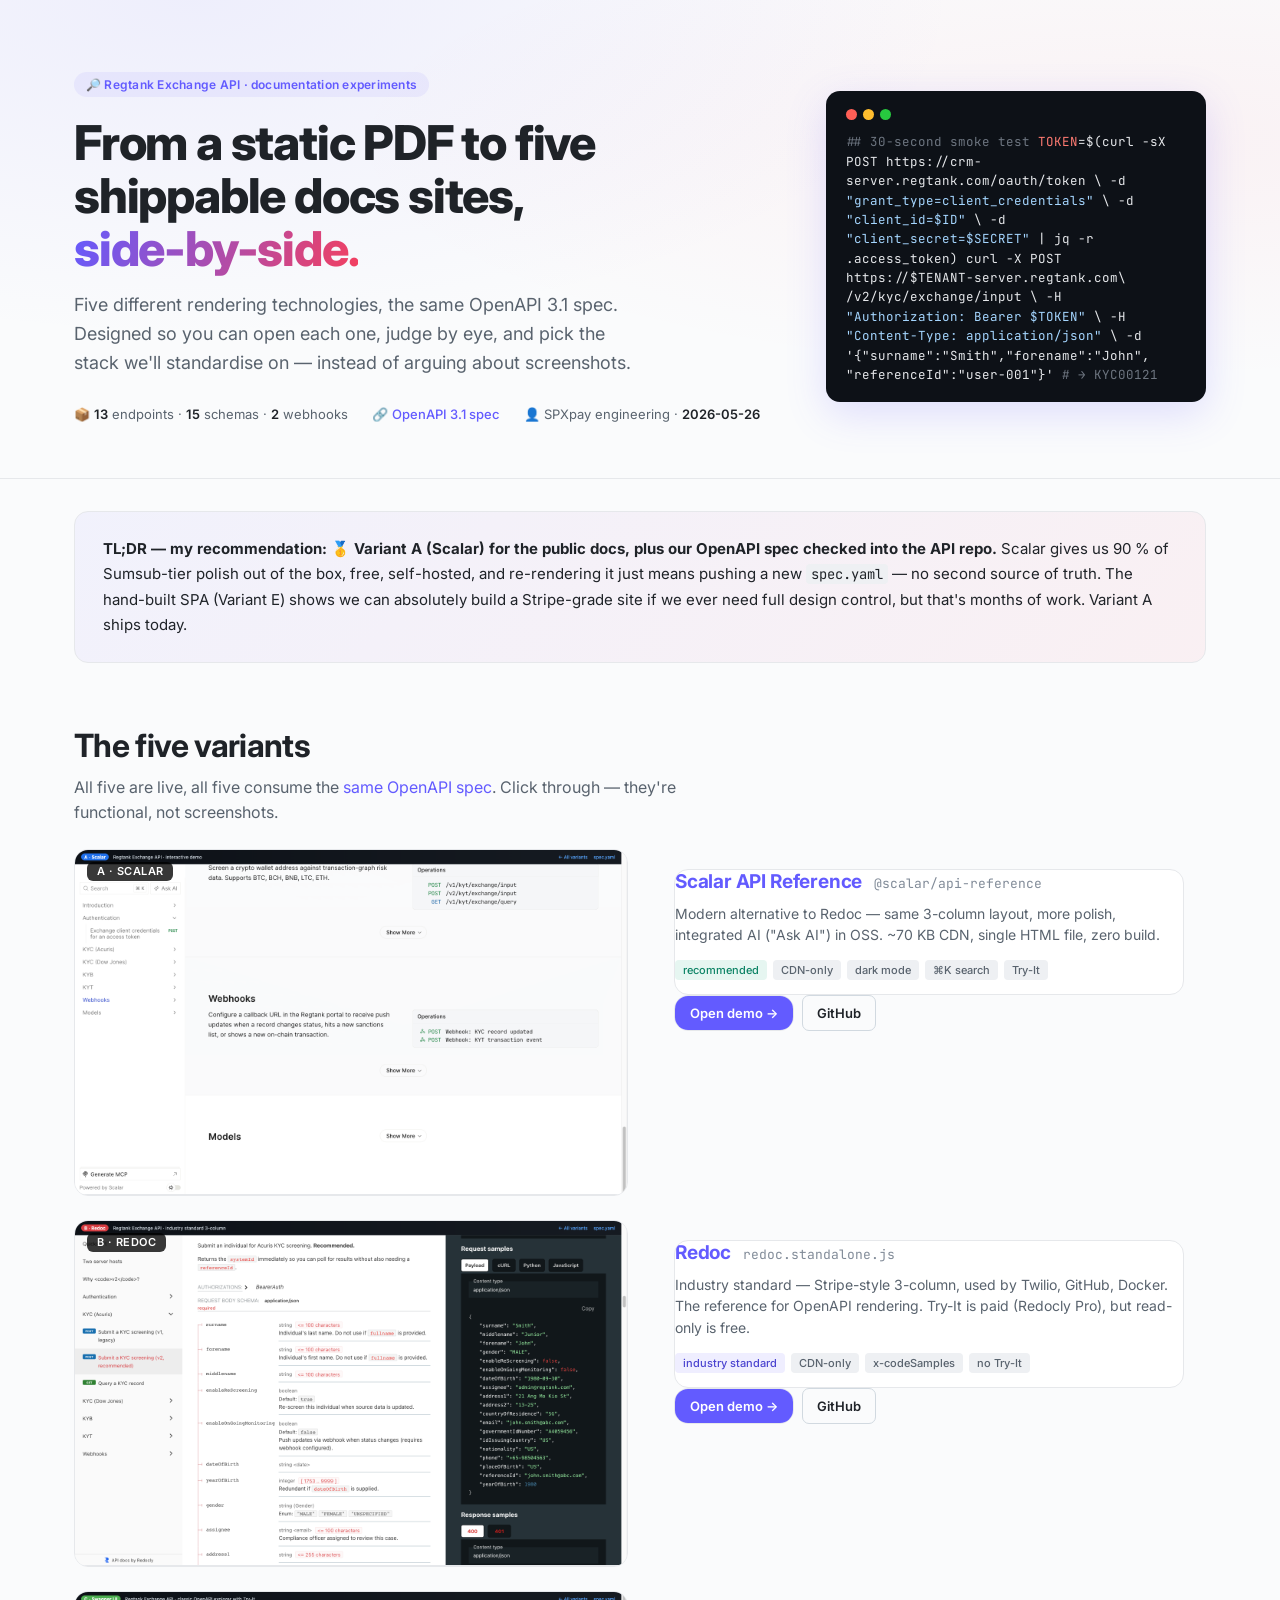
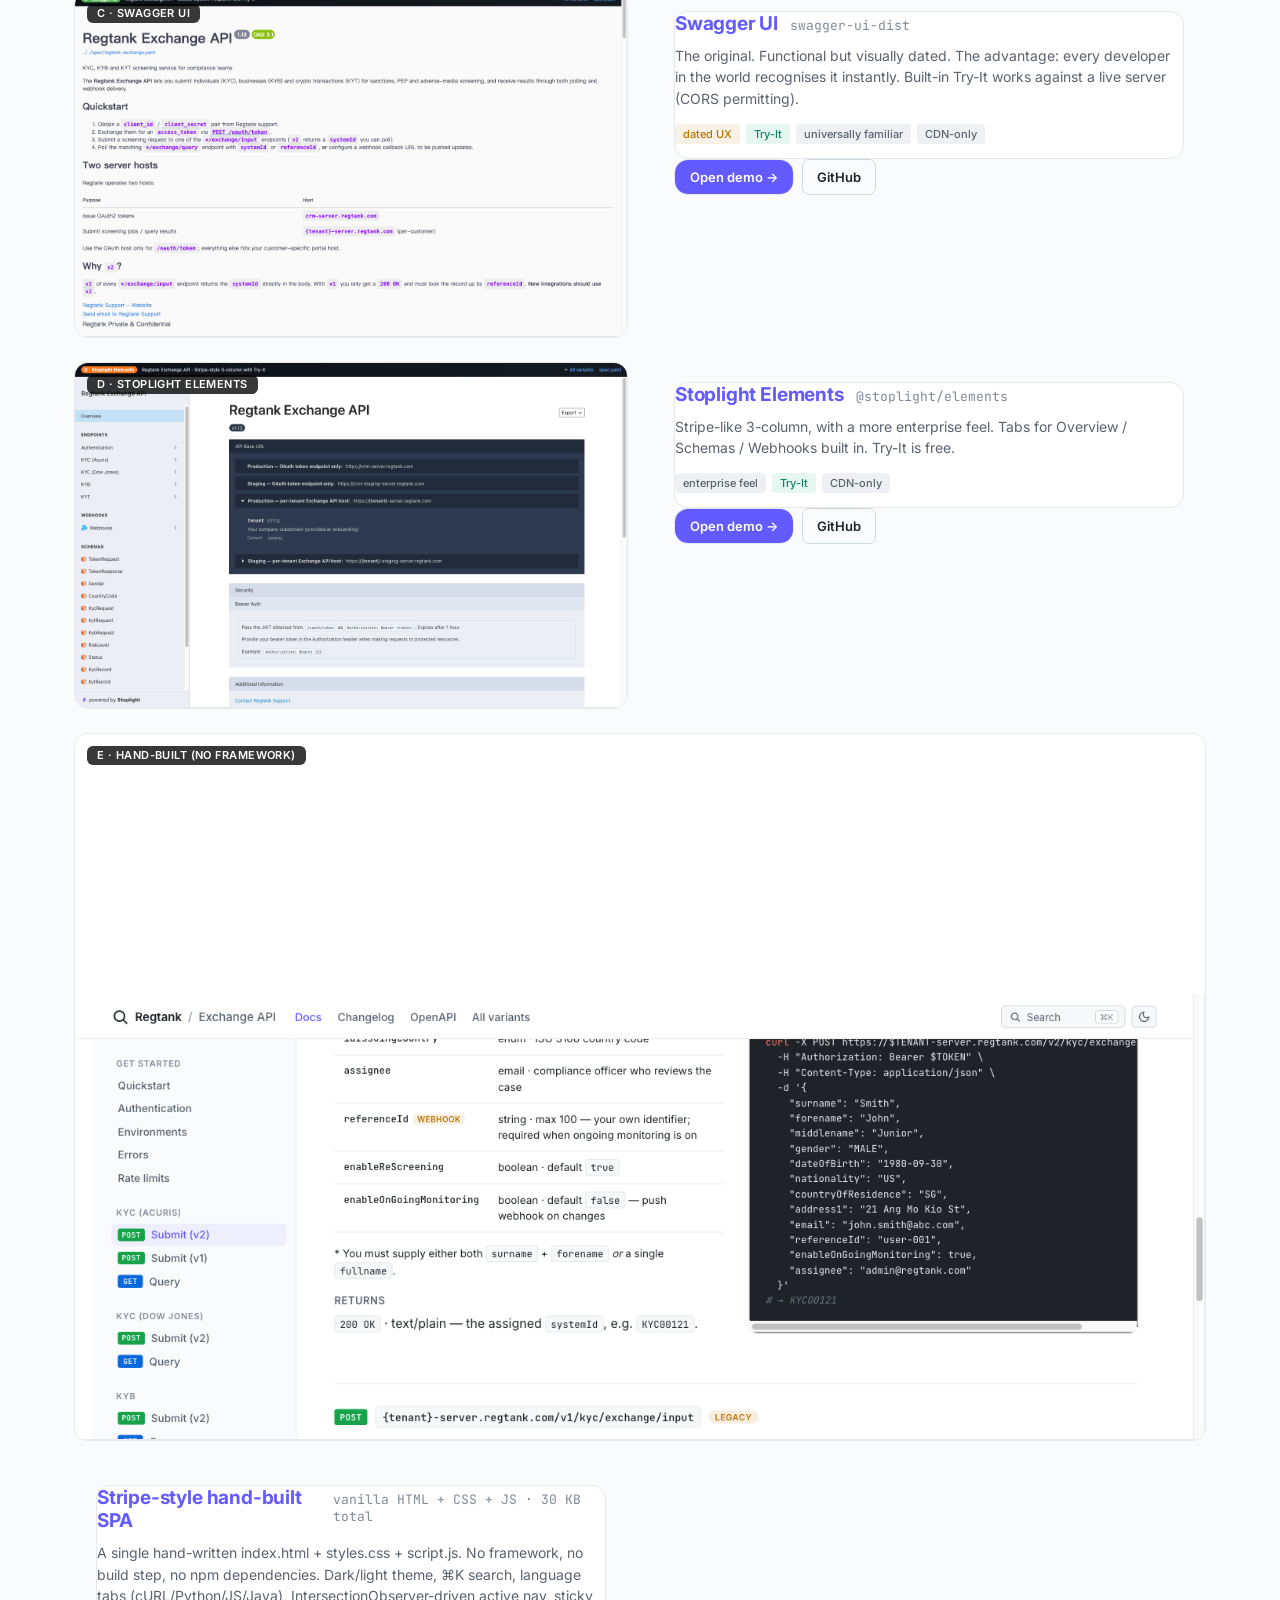
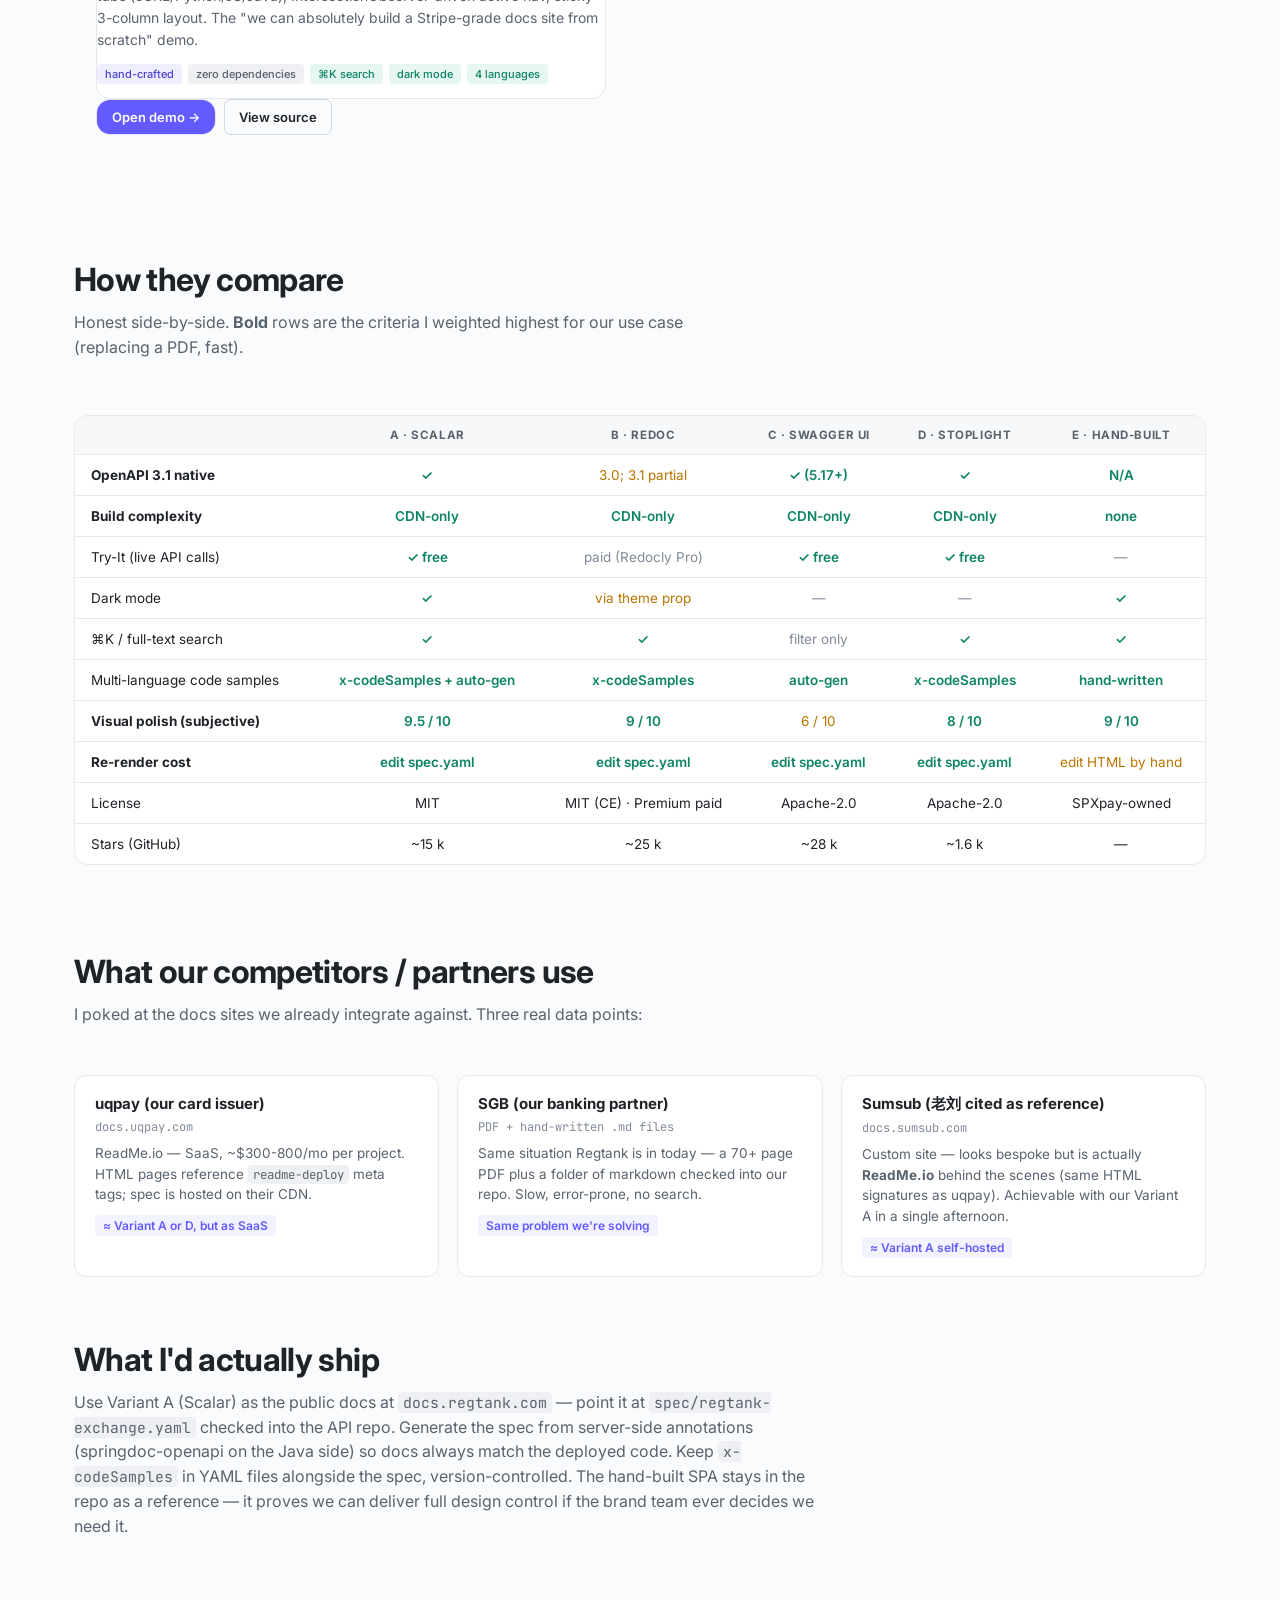
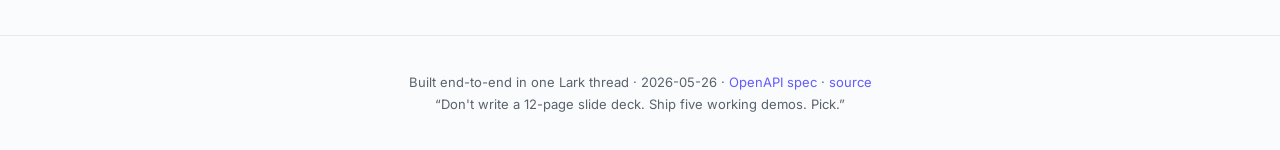
==== index.html @ b51b9c36 "feat: Regtank Exchange API docs — 5 variants from one OpenAPI 3.1 spec Five rendering technologies (" ====
<!doctype html>
<html lang="en">
  <head>
    <meta charset="utf-8" />
    <meta name="viewport" content="width=device-width, initial-scale=1" />
    <title>Regtank Exchange API · Documentation experiments</title>
    <meta name="description" content="Five different ways to render the Regtank Exchange API documentation — Scalar, Redoc, Swagger UI, Stoplight Elements and a hand-built Stripe-style SPA. By SPXpay." />
    <link rel="icon" href="data:image/svg+xml,<svg xmlns=%22http://www.w3.org/2000/svg%22 viewBox=%220 0 100 100%22><text y=%22.9em%22 font-size=%2290%22>🔎</text></svg>" />
    <link rel="preconnect" href="https://fonts.googleapis.com">
    <link rel="preconnect" href="https://fonts.gstatic.com" crossorigin>
    <link href="https://fonts.googleapis.com/css2?family=Inter:wght@400;500;600;700;800&family=JetBrains+Mono:wght@400;500;600&display=swap" rel="stylesheet">
    <style>
      :root {
        --c-bg: #fafbfc;
        --c-bg-card: #ffffff;
        --c-text: #1f2328;
        --c-text-muted: #59636e;
        --c-text-soft: #818b98;
        --c-border: #d1d9e0;
        --c-border-soft: #e6e8eb;
        --c-accent: #635bff;
        --c-accent-2: #6266ff;
        --font: 'Inter', -apple-system, BlinkMacSystemFont, system-ui, sans-serif;
        --font-mono: 'JetBrains Mono', ui-monospace, monospace;
      }
      *,*::before,*::after { box-sizing: border-box; }
      html, body { margin: 0; padding: 0; background: var(--c-bg); color: var(--c-text); font-family: var(--font); -webkit-font-smoothing: antialiased; }
      a { color: var(--c-accent); text-decoration: none; }
      a:hover { color: var(--c-accent-2); }
      code { font-family: var(--font-mono); font-size: 0.92em; background: #eef0f3; padding: 1px 5px; border-radius: 4px; }

      .container { max-width: 1180px; margin: 0 auto; padding: 0 24px; }

      /* ---- Hero ---- */
      .hero {
        padding: 72px 0 56px;
        background:
          radial-gradient(at 15% 0%, rgba(99,91,255,.08), transparent 50%),
          radial-gradient(at 90% 30%, rgba(244, 63, 94, .05), transparent 50%);
        border-bottom: 1px solid var(--c-border-soft);
      }
      .hero-inner { display: grid; grid-template-columns: minmax(0, 1fr) 380px; gap: 64px; align-items: center; }
      .pill {
        display: inline-flex; align-items: center; gap: 6px;
        background: rgba(99, 91, 255, 0.08);
        color: var(--c-accent);
        padding: 5px 12px;
        border-radius: 999px;
        font-size: 12px;
        font-weight: 600;
        letter-spacing: .02em;
      }
      h1 { font-size: 48px; line-height: 1.1; margin: 20px 0 16px; letter-spacing: -0.025em; font-weight: 800; }
      h1 .highlight { background: linear-gradient(110deg, #635bff, #f43f5e); -webkit-background-clip: text; background-clip: text; color: transparent; }
      .lede { font-size: 18px; line-height: 1.6; color: var(--c-text-muted); margin: 0 0 28px; max-width: 580px; }
      .meta {
        display: flex; gap: 24px; flex-wrap: wrap;
        font-size: 13px;
        color: var(--c-text-muted);
        margin-top: 24px;
      }
      .meta strong { color: var(--c-text); font-weight: 600; }
      .meta a { font-weight: 500; }

      .hero-side {
        background: #0d1117;
        color: #e6e8eb;
        border-radius: 14px;
        padding: 18px 20px;
        font: 12.5px/1.55 var(--font-mono);
        box-shadow: 0 12px 40px rgba(99,91,255,.18);
        overflow: hidden;
      }
      .hero-side .head { display: flex; gap: 6px; margin-bottom: 12px; }
      .hero-side .head span { width: 11px; height: 11px; border-radius: 50%; display: inline-block; }
      .hero-side .head .r { background: #ff5f56; }
      .hero-side .head .y { background: #ffbd2e; }
      .hero-side .head .g { background: #27c93f; }
      .hero-side .k { color: #ff7b72; }
      .hero-side .s { color: #a5d6ff; }
      .hero-side .c { color: #6e7681; }

      /* ---- Verdict callout ---- */
      .verdict {
        max-width: 1180px;
        margin: 32px auto 8px;
        background: linear-gradient(135deg, rgba(99,91,255,.06), rgba(244,63,94,.06));
        border: 1px solid var(--c-border-soft);
        border-radius: 14px;
        padding: 24px 28px;
        font-size: 15px;
        line-height: 1.7;
        color: var(--c-text);
      }
      .verdict strong { color: var(--c-text); }

      /* ---- Section heading ---- */
      .section-head { padding: 56px 0 24px; }
      .section-head h2 { font-size: 32px; line-height: 1.2; margin: 0 0 10px; letter-spacing: -0.02em; font-weight: 700; }
      .section-head p { font-size: 16px; color: var(--c-text-muted); max-width: 620px; margin: 0; line-height: 1.55; }

      /* ---- Variant grid ---- */
      .grid {
        display: grid;
        grid-template-columns: repeat(2, minmax(0, 1fr));
        gap: 24px;
        padding-bottom: 48px;
      }
      @media (max-width: 760px) { .grid { grid-template-columns: 1fr; } .hero-inner { grid-template-columns: 1fr; } }

      .card {
        background: var(--c-bg-card);
        border: 1px solid var(--c-border-soft);
        border-radius: 14px;
        overflow: hidden;
        display: flex;
        flex-direction: column;
        transition: transform 0.18s ease, box-shadow 0.18s ease, border-color 0.18s;
      }
      .card:hover {
        transform: translateY(-2px);
        box-shadow: 0 12px 32px rgba(0,0,0,.07);
        border-color: var(--c-border);
      }
      .card-thumb {
        aspect-ratio: 16 / 10;
        background: #f0f2f5;
        border-bottom: 1px solid var(--c-border-soft);
        overflow: hidden;
        position: relative;
      }
      .card-thumb img {
        width: 100%; height: 100%; object-fit: cover; object-position: top center;
        display: block;
      }
      .card-thumb .ribbon {
        position: absolute; top: 12px; left: 12px;
        background: rgba(0,0,0,.78); color: white;
        padding: 4px 10px; border-radius: 6px;
        font: 600 11px/1 var(--font);
        letter-spacing: .04em;
        text-transform: uppercase;
      }
      .card-body { padding: 20px 22px 22px; flex: 1; display: flex; flex-direction: column; }
      .card-title { display: flex; align-items: baseline; gap: 12px; margin: 0 0 6px; }
      .card-title h3 { margin: 0; font-size: 19px; font-weight: 700; letter-spacing: -0.01em; }
      .card-title .tech { color: var(--c-text-soft); font-size: 13px; font-family: var(--font-mono); }
      .card-desc { color: var(--c-text-muted); font-size: 14px; line-height: 1.55; margin: 4px 0 14px; flex: 1; }
      .card-tags { display: flex; gap: 6px; flex-wrap: wrap; margin-bottom: 14px; }
      .tag {
        font-size: 11px;
        padding: 3px 8px;
        background: #eef0f3;
        border-radius: 4px;
        color: var(--c-text-muted);
        font-weight: 500;
      }
      .tag.green { background: rgba(14,166,114,.1); color: #0e8466; }
      .tag.purple { background: rgba(99,91,255,.10); color: #4b44d0; }
      .tag.amber { background: rgba(185,116,0,.10); color: #b97400; }
      .card-cta { display: flex; gap: 8px; }
      .btn {
        display: inline-flex; align-items: center; gap: 6px;
        padding: 8px 14px;
        border-radius: 7px;
        font-size: 13px;
        font-weight: 600;
        border: 1px solid transparent;
        cursor: pointer;
      }
      .btn.primary { background: var(--c-accent); color: white; }
      .btn.primary:hover { background: #4b44d0; color: white; }
      .btn.ghost { background: transparent; border-color: var(--c-border); color: var(--c-text); }
      .btn.ghost:hover { border-color: var(--c-text-soft); color: var(--c-text); }

      /* ---- Comparison table ---- */
      .compare {
        margin: 32px 0;
        background: var(--c-bg-card);
        border: 1px solid var(--c-border-soft);
        border-radius: 14px;
        overflow: hidden;
      }
      .compare table { width: 100%; border-collapse: collapse; font-size: 13.5px; }
      .compare th, .compare td {
        text-align: left;
        padding: 12px 16px;
        border-bottom: 1px solid var(--c-border-soft);
        vertical-align: top;
      }
      .compare th {
        background: #f6f8fa;
        font-size: 11.5px;
        text-transform: uppercase;
        letter-spacing: 0.05em;
        font-weight: 700;
        color: var(--c-text-muted);
      }
      .compare tr:last-child td { border-bottom: none; }
      .compare td.center, .compare th.center { text-align: center; }
      .compare .yes { color: #0e8466; font-weight: 600; }
      .compare .no { color: var(--c-text-soft); }
      .compare .partial { color: #b97400; }

      /* ---- Competitor stacks ---- */
      .stacks {
        display: grid;
        grid-template-columns: repeat(3, minmax(0, 1fr));
        gap: 18px;
        margin: 24px 0 48px;
      }
      @media (max-width: 760px) { .stacks { grid-template-columns: 1fr; } }
      .stack {
        background: var(--c-bg-card);
        border: 1px solid var(--c-border-soft);
        border-radius: 12px;
        padding: 18px 20px;
      }
      .stack h4 { margin: 0 0 6px; font-size: 15px; font-weight: 700; }
      .stack .who { font-size: 12px; color: var(--c-text-soft); font-family: var(--font-mono); margin-bottom: 8px; }
      .stack p { margin: 0; font-size: 13.5px; color: var(--c-text-muted); line-height: 1.55; }
      .stack .star {
        margin-top: 10px;
        display: inline-block;
        font-size: 12px;
        font-weight: 600;
        color: var(--c-accent);
        background: rgba(99,91,255,.08);
        padding: 3px 8px;
        border-radius: 4px;
      }

      footer {
        margin-top: 72px;
        padding: 32px 0;
        border-top: 1px solid var(--c-border-soft);
        font-size: 13px;
        color: var(--c-text-muted);
        text-align: center;
      }
      footer p { margin: 6px 0; }
    </style>
  </head>
  <body>
    <section class="hero">
      <div class="container hero-inner">
        <div>
          <span class="pill">🔎 Regtank Exchange API · documentation experiments</span>
          <h1>From a static PDF to five shippable docs sites,<br><span class="highlight">side-by-side.</span></h1>
          <p class="lede">
            Five different rendering technologies, the same OpenAPI 3.1 spec.
            Designed so you can open each one, judge by eye, and pick the stack
            we'll standardise on — instead of arguing about screenshots.
          </p>
          <div class="meta">
            <div>📦 <strong>13</strong> endpoints · <strong>15</strong> schemas · <strong>2</strong> webhooks</div>
            <div>🔗 <a href="spec/regtank-exchange.yaml" target="_blank">OpenAPI 3.1 spec</a></div>
            <div>👤 SPXpay engineering · <strong>2026-05-26</strong></div>
          </div>
        </div>
        <div class="hero-side" aria-hidden="true">
          <div class="head"><span class="r"></span><span class="y"></span><span class="g"></span></div>
<span class="c">## 30-second smoke test</span>
<span class="k">TOKEN</span>=$(curl -sX POST https://crm-server.regtank.com/oauth/token \
  -d <span class="s">"grant_type=client_credentials"</span> \
  -d <span class="s">"client_id=$ID"</span> \
  -d <span class="s">"client_secret=$SECRET"</span> | jq -r .access_token)

curl -X POST https://$TENANT-server.regtank.com\
/v2/kyc/exchange/input \
  -H <span class="s">"Authorization: Bearer $TOKEN"</span> \
  -H <span class="s">"Content-Type: application/json"</span> \
  -d '{"surname":"Smith","forename":"John",
       "referenceId":"user-001"}'
<span class="c"># → KYC00121</span>
        </div>
      </div>
    </section>

    <div class="container">
      <div class="verdict">
        <strong>TL;DR — my recommendation: 🥇 Variant A (Scalar) for the public docs, plus our OpenAPI spec checked into the API repo.</strong>
        Scalar gives us 90 % of Sumsub-tier polish out of the box, free, self-hosted, and re-rendering it just means pushing a new <code>spec.yaml</code> — no second source of truth. The hand-built SPA (Variant E) shows we can absolutely build a Stripe-grade site if we ever need full design control, but that's months of work. Variant A ships today.
      </div>
    </div>

    <div class="container">
      <div class="section-head">
        <h2>The five variants</h2>
        <p>All five are live, all five consume the <a href="spec/regtank-exchange.yaml">same OpenAPI spec</a>. Click through — they're functional, not screenshots.</p>
      </div>

      <div class="grid">
        <!-- A: Scalar -->
        <a class="card" href="variants/scalar/">
          <div class="card-thumb"><img src="assets/screenshots/scalar.png" alt="Scalar variant preview"><span class="ribbon">A · Scalar</span></div>
          <div class="card-body">
            <div class="card-title"><h3>Scalar API Reference</h3><span class="tech">@scalar/api-reference</span></div>
            <p class="card-desc">Modern alternative to Redoc — same 3-column layout, more polish, integrated AI ("Ask AI") in OSS. ~70 KB CDN, single HTML file, zero build.</p>
            <div class="card-tags"><span class="tag green">recommended</span><span class="tag">CDN-only</span><span class="tag">dark mode</span><span class="tag">⌘K search</span><span class="tag">Try-It</span></div>
            <div class="card-cta">
              <span class="btn primary">Open demo →</span>
              <a class="btn ghost" href="https://github.com/scalar/scalar" target="_blank" rel="noreferrer noopener" onclick="event.stopPropagation()">GitHub</a>
            </div>
          </div>
        </a>

        <!-- B: Redoc -->
        <a class="card" href="variants/redoc/">
          <div class="card-thumb"><img src="assets/screenshots/redoc.png" alt="Redoc variant preview"><span class="ribbon">B · Redoc</span></div>
          <div class="card-body">
            <div class="card-title"><h3>Redoc</h3><span class="tech">redoc.standalone.js</span></div>
            <p class="card-desc">Industry standard — Stripe-style 3-column, used by Twilio, GitHub, Docker. The reference for OpenAPI rendering. Try-It is paid (Redocly Pro), but read-only is free.</p>
            <div class="card-tags"><span class="tag purple">industry standard</span><span class="tag">CDN-only</span><span class="tag">x-codeSamples</span><span class="tag">no Try-It</span></div>
            <div class="card-cta">
              <span class="btn primary">Open demo →</span>
              <a class="btn ghost" href="https://github.com/Redocly/redoc" target="_blank" rel="noreferrer noopener" onclick="event.stopPropagation()">GitHub</a>
            </div>
          </div>
        </a>

        <!-- C: Swagger UI -->
        <a class="card" href="variants/swagger-ui/">
          <div class="card-thumb"><img src="assets/screenshots/swagger-ui.png" alt="Swagger UI variant preview"><span class="ribbon">C · Swagger UI</span></div>
          <div class="card-body">
            <div class="card-title"><h3>Swagger UI</h3><span class="tech">swagger-ui-dist</span></div>
            <p class="card-desc">The original. Functional but visually dated. The advantage: every developer in the world recognises it instantly. Built-in Try-It works against a live server (CORS permitting).</p>
            <div class="card-tags"><span class="tag amber">dated UX</span><span class="tag green">Try-It</span><span class="tag">universally familiar</span><span class="tag">CDN-only</span></div>
            <div class="card-cta">
              <span class="btn primary">Open demo →</span>
              <a class="btn ghost" href="https://github.com/swagger-api/swagger-ui" target="_blank" rel="noreferrer noopener" onclick="event.stopPropagation()">GitHub</a>
            </div>
          </div>
        </a>

        <!-- D: Stoplight -->
        <a class="card" href="variants/stoplight/">
          <div class="card-thumb"><img src="assets/screenshots/stoplight.png" alt="Stoplight Elements variant preview"><span class="ribbon">D · Stoplight Elements</span></div>
          <div class="card-body">
            <div class="card-title"><h3>Stoplight Elements</h3><span class="tech">@stoplight/elements</span></div>
            <p class="card-desc">Stripe-like 3-column, with a more enterprise feel. Tabs for Overview / Schemas / Webhooks built in. Try-It is free.</p>
            <div class="card-tags"><span class="tag">enterprise feel</span><span class="tag green">Try-It</span><span class="tag">CDN-only</span></div>
            <div class="card-cta">
              <span class="btn primary">Open demo →</span>
              <a class="btn ghost" href="https://github.com/stoplightio/elements" target="_blank" rel="noreferrer noopener" onclick="event.stopPropagation()">GitHub</a>
            </div>
          </div>
        </a>

        <!-- E: Custom SPA -->
        <a class="card" href="variants/custom-spa/" style="grid-column: span 2;">
          <div class="card-thumb"><img src="assets/screenshots/custom-spa.png" alt="Custom hand-built SPA preview" style="object-position: center top;"><span class="ribbon">E · Hand-built (no framework)</span></div>
          <div class="card-body">
            <div class="card-title"><h3>Stripe-style hand-built SPA</h3><span class="tech">vanilla HTML + CSS + JS · 30 KB total</span></div>
            <p class="card-desc">A single hand-written index.html + styles.css + script.js. No framework, no build step, no npm dependencies. Dark/light theme, ⌘K search, language tabs (cURL/Python/JS/Java), IntersectionObserver-driven active nav, sticky 3-column layout. The "we can absolutely build a Stripe-grade docs site from scratch" demo.</p>
            <div class="card-tags"><span class="tag purple">hand-crafted</span><span class="tag">zero dependencies</span><span class="tag green">⌘K search</span><span class="tag green">dark mode</span><span class="tag green">4 languages</span></div>
            <div class="card-cta">
              <span class="btn primary">Open demo →</span>
              <a class="btn ghost" href="https://github.com" onclick="event.stopPropagation()">View source</a>
            </div>
          </div>
        </a>
      </div>

      <div class="section-head">
        <h2>How they compare</h2>
        <p>Honest side-by-side. <strong>Bold</strong> rows are the criteria I weighted highest for our use case (replacing a PDF, fast).</p>
      </div>

      <div class="compare">
        <table>
          <thead>
            <tr>
              <th></th>
              <th class="center">A · Scalar</th>
              <th class="center">B · Redoc</th>
              <th class="center">C · Swagger UI</th>
              <th class="center">D · Stoplight</th>
              <th class="center">E · Hand-built</th>
            </tr>
          </thead>
          <tbody>
            <tr><td><strong>OpenAPI 3.1 native</strong></td><td class="center yes">✓</td><td class="center partial">3.0; 3.1 partial</td><td class="center yes">✓ (5.17+)</td><td class="center yes">✓</td><td class="center yes">N/A</td></tr>
            <tr><td><strong>Build complexity</strong></td><td class="center yes">CDN-only</td><td class="center yes">CDN-only</td><td class="center yes">CDN-only</td><td class="center yes">CDN-only</td><td class="center yes">none</td></tr>
            <tr><td>Try-It (live API calls)</td><td class="center yes">✓ free</td><td class="center no">paid (Redocly Pro)</td><td class="center yes">✓ free</td><td class="center yes">✓ free</td><td class="center no">—</td></tr>
            <tr><td>Dark mode</td><td class="center yes">✓</td><td class="center partial">via theme prop</td><td class="center no">—</td><td class="center no">—</td><td class="center yes">✓</td></tr>
            <tr><td>⌘K / full-text search</td><td class="center yes">✓</td><td class="center yes">✓</td><td class="center no">filter only</td><td class="center yes">✓</td><td class="center yes">✓</td></tr>
            <tr><td>Multi-language code samples</td><td class="center yes">x-codeSamples + auto-gen</td><td class="center yes">x-codeSamples</td><td class="center yes">auto-gen</td><td class="center yes">x-codeSamples</td><td class="center yes">hand-written</td></tr>
            <tr><td><strong>Visual polish (subjective)</strong></td><td class="center yes">9.5 / 10</td><td class="center yes">9 / 10</td><td class="center partial">6 / 10</td><td class="center yes">8 / 10</td><td class="center yes">9 / 10</td></tr>
            <tr><td><strong>Re-render cost</strong></td><td class="center yes">edit spec.yaml</td><td class="center yes">edit spec.yaml</td><td class="center yes">edit spec.yaml</td><td class="center yes">edit spec.yaml</td><td class="center partial">edit HTML by hand</td></tr>
            <tr><td>License</td><td class="center">MIT</td><td class="center">MIT (CE) · Premium paid</td><td class="center">Apache-2.0</td><td class="center">Apache-2.0</td><td class="center">SPXpay-owned</td></tr>
            <tr><td>Stars (GitHub)</td><td class="center">~15 k</td><td class="center">~25 k</td><td class="center">~28 k</td><td class="center">~1.6 k</td><td class="center">—</td></tr>
          </tbody>
        </table>
      </div>

      <div class="section-head">
        <h2>What our competitors / partners use</h2>
        <p>I poked at the docs sites we already integrate against. Three real data points:</p>
      </div>
      <div class="stacks">
        <div class="stack">
          <h4>uqpay (our card issuer)</h4>
          <div class="who">docs.uqpay.com</div>
          <p>ReadMe.io — SaaS, ~$300-800/mo per project. HTML pages reference <code>readme-deploy</code> meta tags; spec is hosted on their CDN.</p>
          <span class="star">≈ Variant A or D, but as SaaS</span>
        </div>
        <div class="stack">
          <h4>SGB (our banking partner)</h4>
          <div class="who">PDF + hand-written .md files</div>
          <p>Same situation Regtank is in today — a 70+ page PDF plus a folder of markdown checked into our repo. Slow, error-prone, no search.</p>
          <span class="star">Same problem we're solving</span>
        </div>
        <div class="stack">
          <h4>Sumsub (老刘 cited as reference)</h4>
          <div class="who">docs.sumsub.com</div>
          <p>Custom site — looks bespoke but is actually <strong>ReadMe.io</strong> behind the scenes (same HTML signatures as uqpay). Achievable with our Variant A in a single afternoon.</p>
          <span class="star">≈ Variant A self-hosted</span>
        </div>
      </div>

      <div class="section-head" style="padding-top: 16px;">
        <h2>What I'd actually ship</h2>
        <p style="max-width: 760px;">
          Use Variant A (Scalar) as the public docs at <code>docs.regtank.com</code> — point it at <code>spec/regtank-exchange.yaml</code> checked into the API repo. Generate the spec from server-side annotations (springdoc-openapi on the Java side) so docs always match the deployed code. Keep <code>x-codeSamples</code> in YAML files alongside the spec, version-controlled.
          The hand-built SPA stays in the repo as a reference — it proves we can deliver full design control if the brand team ever decides we need it.
        </p>
      </div>
    </div>

    <footer>
      <div class="container">
        <p>Built end-to-end in one Lark thread · 2026-05-26 · <a href="spec/regtank-exchange.yaml">OpenAPI spec</a> · <a href="https://github.com">source</a></p>
        <p>“Don't write a 12-page slide deck. Ship five working demos. Pick.”</p>
      </div>
    </footer>
  </body>
</html>
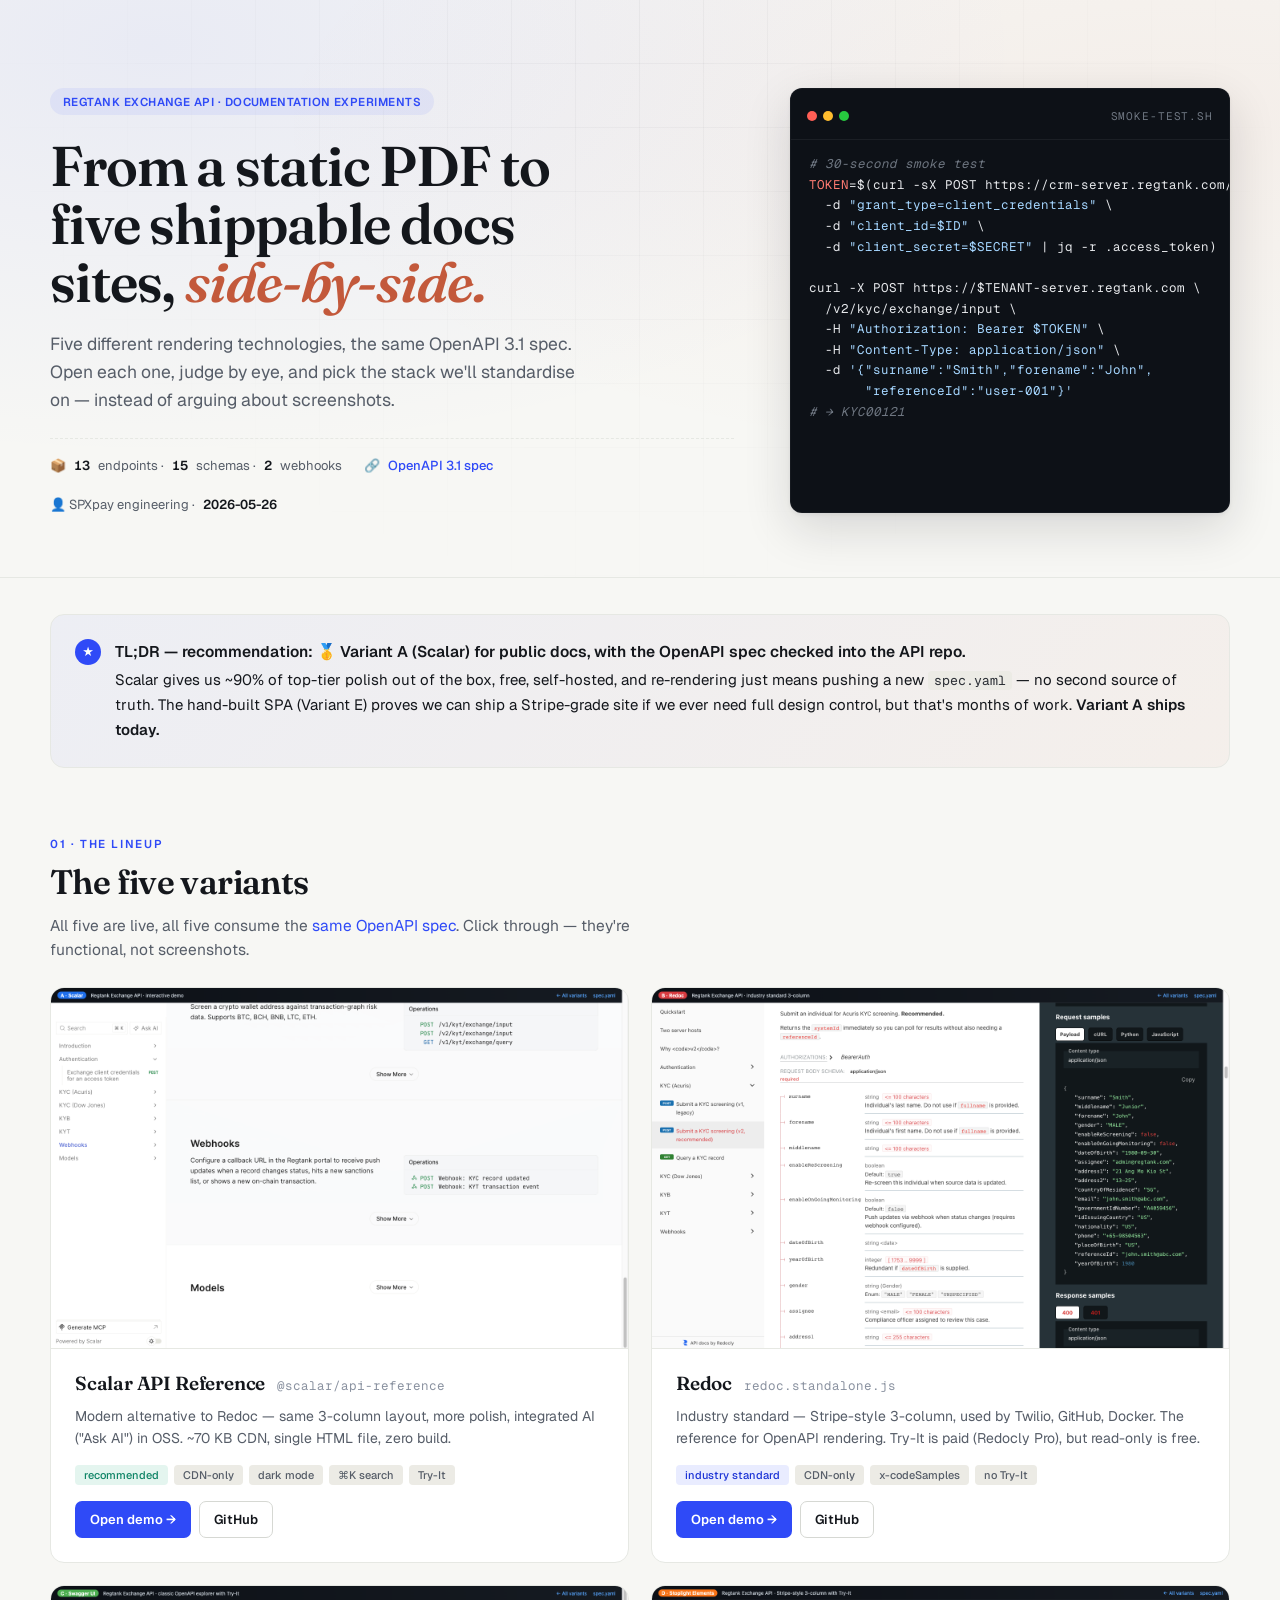
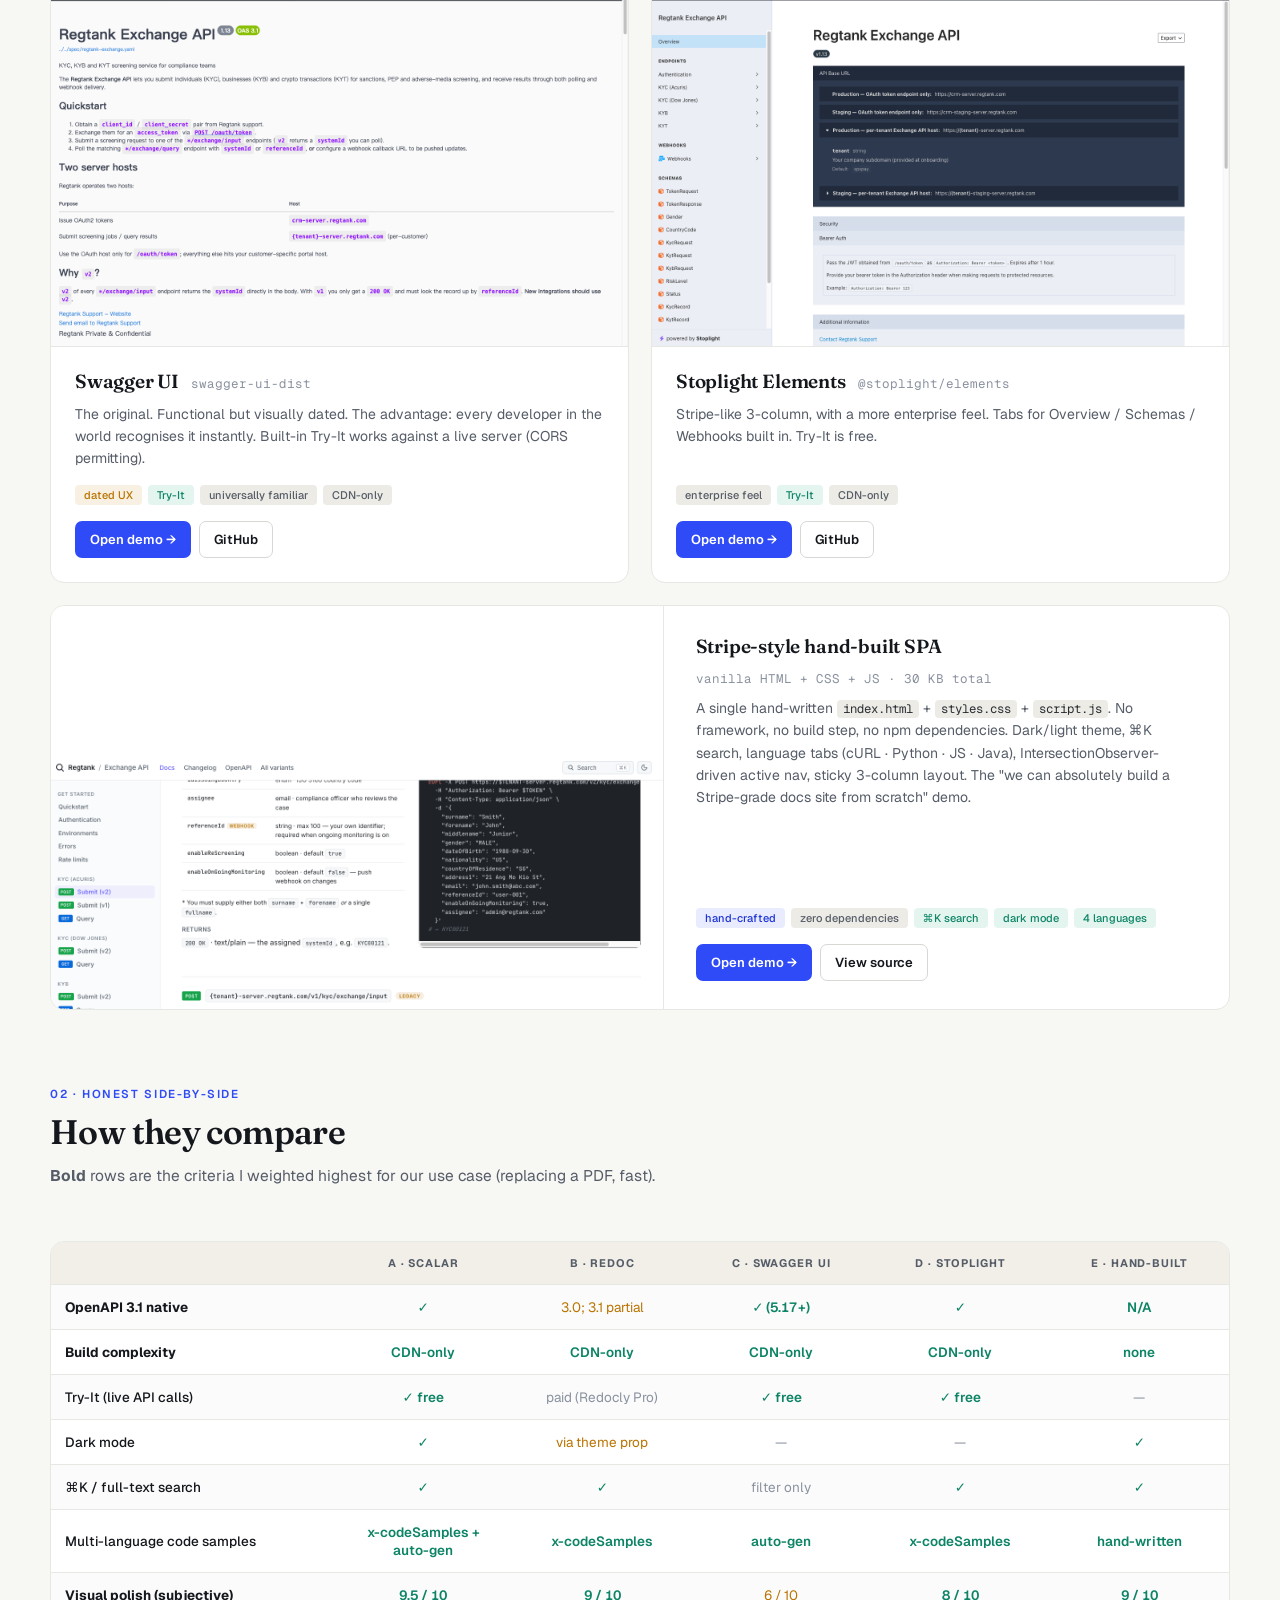
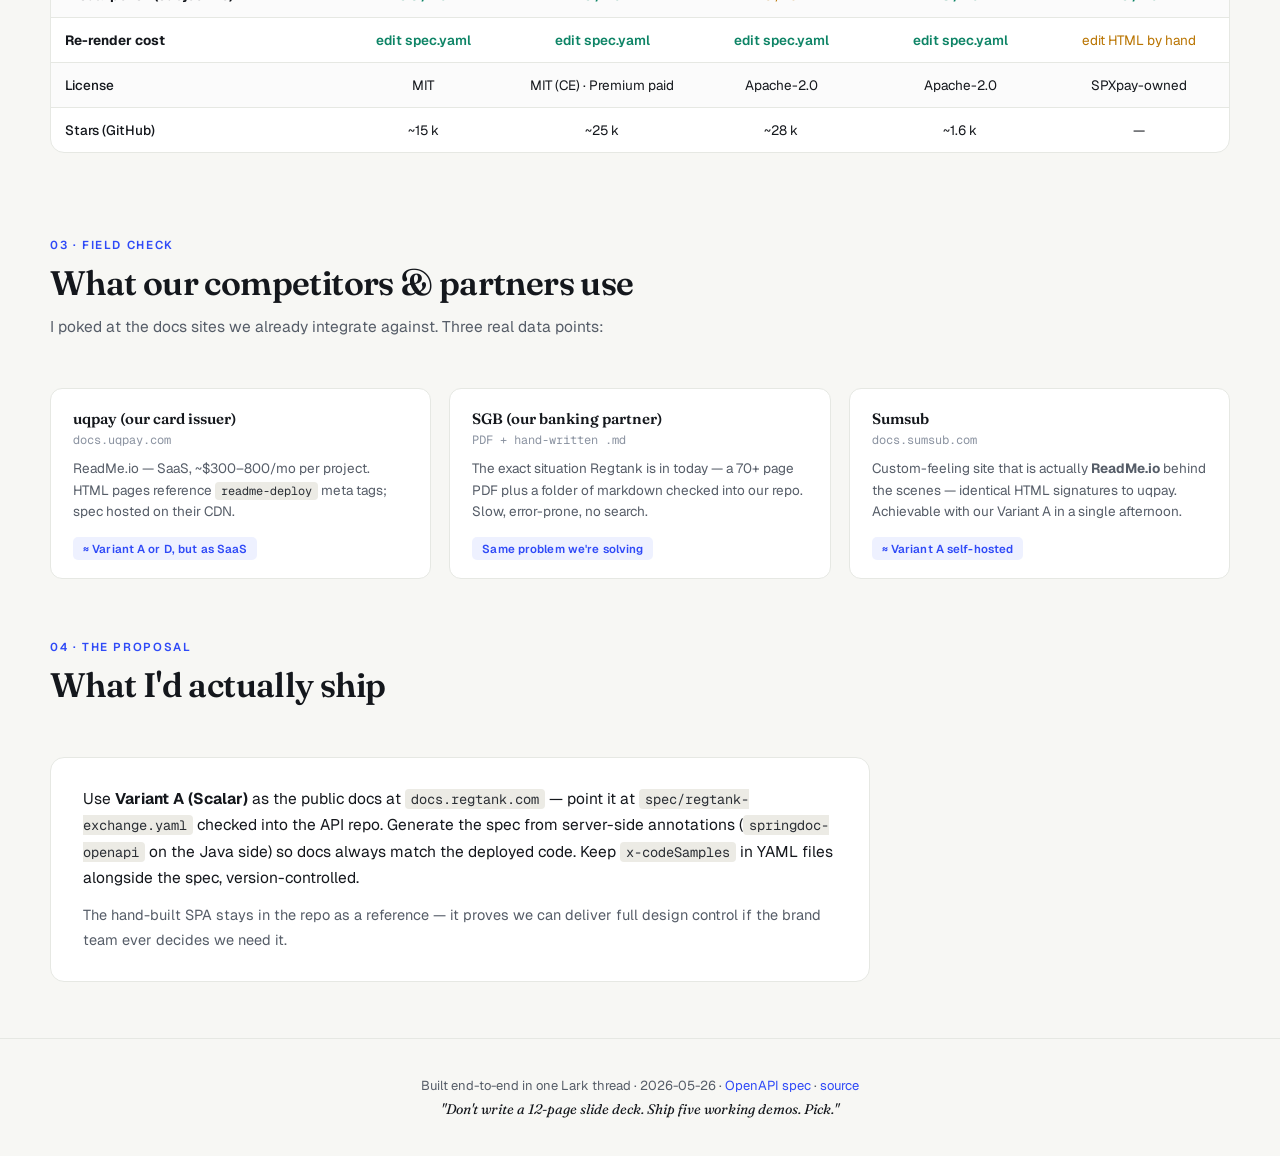
==== commit 0559c8be: "fix(landing): repair nested-anchor card collapse + restyle The variant cards used <a class="card"> w" ====
--- a/index.html
+++ b/index.html
@@ -8,105 +8,213 @@
     <link rel="icon" href="data:image/svg+xml,<svg xmlns=%22http://www.w3.org/2000/svg%22 viewBox=%220 0 100 100%22><text y=%22.9em%22 font-size=%2290%22>🔎</text></svg>" />
     <link rel="preconnect" href="https://fonts.googleapis.com">
     <link rel="preconnect" href="https://fonts.gstatic.com" crossorigin>
-    <link href="https://fonts.googleapis.com/css2?family=Inter:wght@400;500;600;700;800&family=JetBrains+Mono:wght@400;500;600&display=swap" rel="stylesheet">
+    <link href="https://fonts.googleapis.com/css2?family=Fraunces:opsz,wght@9..144,500;9..144,600;9..144,700;9..144,800&family=Geist:wght@400;500;600;700&family=Geist+Mono:wght@400;500;600&display=swap" rel="stylesheet">
     <style>
       :root {
-        --c-bg: #fafbfc;
+        --c-bg: #f7f7f4;
         --c-bg-card: #ffffff;
-        --c-text: #1f2328;
-        --c-text-muted: #59636e;
-        --c-text-soft: #818b98;
-        --c-border: #d1d9e0;
-        --c-border-soft: #e6e8eb;
-        --c-accent: #635bff;
-        --c-accent-2: #6266ff;
-        --font: 'Inter', -apple-system, BlinkMacSystemFont, system-ui, sans-serif;
-        --font-mono: 'JetBrains Mono', ui-monospace, monospace;
+        --c-text: #14171c;
+        --c-text-muted: #565d68;
+        --c-text-soft: #8a92a0;
+        --c-border: #d6d8d3;
+        --c-border-soft: #e6e8e3;
+        --c-accent: #2f4af7;
+        --c-accent-2: #1d34d6;
+        --c-warm: #c3593b;
+        --c-good: #0e8466;
+        --font: 'Geist', -apple-system, BlinkMacSystemFont, system-ui, sans-serif;
+        --font-display: 'Fraunces', 'Geist', Georgia, serif;
+        --font-mono: 'Geist Mono', 'JetBrains Mono', ui-monospace, monospace;
+        --shell: min(1180px, calc(100% - 48px));
       }
       *,*::before,*::after { box-sizing: border-box; }
       html, body { margin: 0; padding: 0; background: var(--c-bg); color: var(--c-text); font-family: var(--font); -webkit-font-smoothing: antialiased; }
       a { color: var(--c-accent); text-decoration: none; }
       a:hover { color: var(--c-accent-2); }
-      code { font-family: var(--font-mono); font-size: 0.92em; background: #eef0f3; padding: 1px 5px; border-radius: 4px; }
-
-      .container { max-width: 1180px; margin: 0 auto; padding: 0 24px; }
+      code {
+        font-family: var(--font-mono);
+        font-size: 0.88em;
+        background: #ecebe5;
+        padding: 1px 6px;
+        border-radius: 4px;
+        color: #2a2e34;
+      }
+
+      .container { width: var(--shell); margin: 0 auto; }
 
       /* ---- Hero ---- */
       .hero {
-        padding: 72px 0 56px;
+        position: relative;
+        padding: 88px 0 64px;
         background:
-          radial-gradient(at 15% 0%, rgba(99,91,255,.08), transparent 50%),
-          radial-gradient(at 90% 30%, rgba(244, 63, 94, .05), transparent 50%);
+          radial-gradient(at 12% 8%, rgba(47, 74, 247, 0.07), transparent 55%),
+          radial-gradient(at 92% 22%, rgba(195, 89, 59, 0.06), transparent 55%);
         border-bottom: 1px solid var(--c-border-soft);
-      }
-      .hero-inner { display: grid; grid-template-columns: minmax(0, 1fr) 380px; gap: 64px; align-items: center; }
+        overflow: hidden;
+      }
+      .hero::before {
+        content: "";
+        position: absolute;
+        inset: 0;
+        background-image:
+          linear-gradient(rgba(20, 23, 28, 0.04) 1px, transparent 1px),
+          linear-gradient(90deg, rgba(20, 23, 28, 0.04) 1px, transparent 1px);
+        background-size: 64px 64px;
+        background-position: -1px -1px;
+        mask-image: radial-gradient(at 50% 0%, black 0%, transparent 75%);
+        -webkit-mask-image: radial-gradient(at 50% 0%, black 0%, transparent 75%);
+        pointer-events: none;
+      }
+      .hero-inner {
+        position: relative;
+        display: grid;
+        grid-template-columns: minmax(0, 1fr) clamp(360px, 36vw, 440px);
+        gap: 56px;
+        align-items: start;
+      }
       .pill {
-        display: inline-flex; align-items: center; gap: 6px;
-        background: rgba(99, 91, 255, 0.08);
+        display: inline-flex; align-items: center; gap: 7px;
+        background: rgba(47, 74, 247, .07);
         color: var(--c-accent);
-        padding: 5px 12px;
+        padding: 6px 13px;
         border-radius: 999px;
-        font-size: 12px;
+        font-size: 11.5px;
         font-weight: 600;
-        letter-spacing: .02em;
-      }
-      h1 { font-size: 48px; line-height: 1.1; margin: 20px 0 16px; letter-spacing: -0.025em; font-weight: 800; }
-      h1 .highlight { background: linear-gradient(110deg, #635bff, #f43f5e); -webkit-background-clip: text; background-clip: text; color: transparent; }
-      .lede { font-size: 18px; line-height: 1.6; color: var(--c-text-muted); margin: 0 0 28px; max-width: 580px; }
+        letter-spacing: .04em;
+        text-transform: uppercase;
+      }
+      h1 {
+        font-family: var(--font-display);
+        font-size: clamp(40px, 5vw, 56px);
+        line-height: 1.04;
+        margin: 22px 0 18px;
+        letter-spacing: -0.02em;
+        font-weight: 600;
+        max-width: 14ch;
+      }
+      h1 em {
+        font-style: italic;
+        color: var(--c-warm);
+        font-weight: 600;
+      }
+      .lede { font-size: 17.5px; line-height: 1.6; color: var(--c-text-muted); margin: 0 0 24px; max-width: 540px; }
       .meta {
-        display: flex; gap: 24px; flex-wrap: wrap;
+        display: flex; gap: 22px; flex-wrap: wrap;
         font-size: 13px;
         color: var(--c-text-muted);
-        margin-top: 24px;
-      }
-      .meta strong { color: var(--c-text); font-weight: 600; }
+        margin-top: 18px;
+        padding-top: 18px;
+        border-top: 1px dashed var(--c-border-soft);
+      }
+      .meta > div { display: inline-flex; align-items: center; gap: 8px; }
+      .meta strong { color: var(--c-text); font-weight: 600; font-variant-numeric: tabular-nums; }
       .meta a { font-weight: 500; }
 
       .hero-side {
         background: #0d1117;
         color: #e6e8eb;
-        border-radius: 14px;
-        padding: 18px 20px;
-        font: 12.5px/1.55 var(--font-mono);
-        box-shadow: 0 12px 40px rgba(99,91,255,.18);
+        border-radius: 12px;
+        padding: 18px 0 18px;
+        font: 12.5px/1.65 var(--font-mono);
+        box-shadow: 0 16px 48px rgba(20, 23, 28, .14), 0 2px 4px rgba(20, 23, 28, .06);
         overflow: hidden;
-      }
-      .hero-side .head { display: flex; gap: 6px; margin-bottom: 12px; }
-      .hero-side .head span { width: 11px; height: 11px; border-radius: 50%; display: inline-block; }
+        border: 1px solid rgba(255, 255, 255, .04);
+        align-self: stretch;
+        display: flex;
+        flex-direction: column;
+      }
+      .hero-side .head {
+        display: flex; align-items: center; gap: 6px;
+        padding: 0 16px 14px;
+        border-bottom: 1px solid rgba(255, 255, 255, .06);
+      }
+      .hero-side .head span.dot { width: 10px; height: 10px; border-radius: 50%; display: inline-block; }
       .hero-side .head .r { background: #ff5f56; }
       .hero-side .head .y { background: #ffbd2e; }
       .hero-side .head .g { background: #27c93f; }
+      .hero-side .head .label {
+        margin-left: auto;
+        font-size: 11px;
+        color: #6e7681;
+        text-transform: uppercase;
+        letter-spacing: .08em;
+      }
+      .hero-side pre {
+        margin: 0;
+        padding: 14px 18px 4px;
+        font: inherit;
+        background: transparent;
+        color: inherit;
+        white-space: pre;
+        overflow-x: auto;
+        flex: 1;
+      }
       .hero-side .k { color: #ff7b72; }
       .hero-side .s { color: #a5d6ff; }
-      .hero-side .c { color: #6e7681; }
+      .hero-side .c { color: #6e7681; font-style: italic; }
+      .hero-side .v { color: #79c0ff; }
 
       /* ---- Verdict callout ---- */
       .verdict {
-        max-width: 1180px;
-        margin: 32px auto 8px;
-        background: linear-gradient(135deg, rgba(99,91,255,.06), rgba(244,63,94,.06));
+        position: relative;
+        margin: 36px auto 0;
+        background: linear-gradient(135deg, rgba(47, 74, 247, .05), rgba(195, 89, 59, .05));
         border: 1px solid var(--c-border-soft);
         border-radius: 14px;
-        padding: 24px 28px;
+        padding: 24px 28px 24px 64px;
         font-size: 15px;
-        line-height: 1.7;
+        line-height: 1.65;
         color: var(--c-text);
       }
-      .verdict strong { color: var(--c-text); }
+      .verdict::before {
+        content: "★";
+        position: absolute;
+        left: 24px; top: 24px;
+        width: 26px; height: 26px;
+        display: flex; align-items: center; justify-content: center;
+        border-radius: 50%;
+        background: var(--c-accent);
+        color: white;
+        font-size: 13px;
+        font-weight: 700;
+      }
+      .verdict strong { color: var(--c-text); font-weight: 600; }
+      .verdict .verdict-title { display: block; margin-bottom: 4px; font-weight: 600; font-size: 15.5px; }
 
       /* ---- Section heading ---- */
-      .section-head { padding: 56px 0 24px; }
-      .section-head h2 { font-size: 32px; line-height: 1.2; margin: 0 0 10px; letter-spacing: -0.02em; font-weight: 700; }
-      .section-head p { font-size: 16px; color: var(--c-text-muted); max-width: 620px; margin: 0; line-height: 1.55; }
+      .section-head { padding: 64px 0 24px; }
+      .section-head .eyebrow {
+        display: inline-block;
+        font-size: 11.5px;
+        font-weight: 600;
+        letter-spacing: .14em;
+        text-transform: uppercase;
+        color: var(--c-accent);
+        margin-bottom: 12px;
+      }
+      .section-head h2 {
+        font-family: var(--font-display);
+        font-size: 34px;
+        line-height: 1.15;
+        margin: 0 0 12px;
+        letter-spacing: -0.018em;
+        font-weight: 600;
+      }
+      .section-head p { font-size: 15.5px; color: var(--c-text-muted); max-width: 620px; margin: 0; line-height: 1.6; }
 
       /* ---- Variant grid ---- */
       .grid {
         display: grid;
         grid-template-columns: repeat(2, minmax(0, 1fr));
-        gap: 24px;
-        padding-bottom: 48px;
-      }
-      @media (max-width: 760px) { .grid { grid-template-columns: 1fr; } .hero-inner { grid-template-columns: 1fr; } }
+        gap: 22px;
+        padding-bottom: 8px;
+      }
+      @media (max-width: 880px) {
+        .grid { grid-template-columns: 1fr; }
+        .hero-inner { grid-template-columns: 1fr; gap: 40px; }
+        .hero-side { align-self: auto; }
+        .verdict { padding-left: 56px; }
+      }
 
       .card {
         background: var(--c-bg-card);
@@ -115,16 +223,17 @@
         overflow: hidden;
         display: flex;
         flex-direction: column;
-        transition: transform 0.18s ease, box-shadow 0.18s ease, border-color 0.18s;
+        transition: transform 0.2s ease, box-shadow 0.2s ease, border-color 0.2s;
+        position: relative;
       }
       .card:hover {
-        transform: translateY(-2px);
-        box-shadow: 0 12px 32px rgba(0,0,0,.07);
+        transform: translateY(-3px);
+        box-shadow: 0 16px 40px rgba(20, 23, 28, .08), 0 2px 4px rgba(20, 23, 28, .03);
         border-color: var(--c-border);
       }
       .card-thumb {
         aspect-ratio: 16 / 10;
-        background: #f0f2f5;
+        background: #ecebe5;
         border-bottom: 1px solid var(--c-border-soft);
         overflow: hidden;
         position: relative;
@@ -134,71 +243,107 @@
         display: block;
       }
       .card-thumb .ribbon {
-        position: absolute; top: 12px; left: 12px;
-        background: rgba(0,0,0,.78); color: white;
-        padding: 4px 10px; border-radius: 6px;
+        position: absolute; top: 14px; left: 14px;
+        background: rgba(20, 23, 28, .82);
+        backdrop-filter: blur(8px);
+        -webkit-backdrop-filter: blur(8px);
+        color: white;
+        padding: 5px 11px; border-radius: 6px;
         font: 600 11px/1 var(--font);
-        letter-spacing: .04em;
+        letter-spacing: .06em;
         text-transform: uppercase;
       }
-      .card-body { padding: 20px 22px 22px; flex: 1; display: flex; flex-direction: column; }
-      .card-title { display: flex; align-items: baseline; gap: 12px; margin: 0 0 6px; }
-      .card-title h3 { margin: 0; font-size: 19px; font-weight: 700; letter-spacing: -0.01em; }
-      .card-title .tech { color: var(--c-text-soft); font-size: 13px; font-family: var(--font-mono); }
-      .card-desc { color: var(--c-text-muted); font-size: 14px; line-height: 1.55; margin: 4px 0 14px; flex: 1; }
-      .card-tags { display: flex; gap: 6px; flex-wrap: wrap; margin-bottom: 14px; }
+      .card-body { padding: 22px 24px 24px; flex: 1; display: flex; flex-direction: column; }
+      .card-title { display: flex; align-items: baseline; gap: 12px; margin: 0 0 6px; flex-wrap: wrap; }
+      .card-title h3 { margin: 0; font-size: 19px; font-weight: 600; letter-spacing: -0.01em; font-family: var(--font-display); }
+      .card-title h3 a { color: inherit; }
+      .card-title h3 a:hover { color: var(--c-accent); }
+      .card-title .tech { color: var(--c-text-soft); font-size: 12.5px; font-family: var(--font-mono); }
+      /* stretched-link: whole card clickable via title <a>, buttons stay independent */
+      .card-title h3 a.stretched::after {
+        position: absolute; inset: 0;
+        content: "";
+        z-index: 1;
+      }
+      .card-cta, .card-thumb .ribbon { position: relative; z-index: 2; }
+      .card-cta a, .card-cta .btn { position: relative; z-index: 2; }
+      .card-desc { color: var(--c-text-muted); font-size: 14px; line-height: 1.58; margin: 4px 0 16px; flex: 1; }
+      .card-tags { display: flex; gap: 6px; flex-wrap: wrap; margin-bottom: 16px; }
       .tag {
         font-size: 11px;
-        padding: 3px 8px;
-        background: #eef0f3;
+        padding: 3px 9px;
+        background: #ecebe5;
         border-radius: 4px;
         color: var(--c-text-muted);
         font-weight: 500;
       }
-      .tag.green { background: rgba(14,166,114,.1); color: #0e8466; }
-      .tag.purple { background: rgba(99,91,255,.10); color: #4b44d0; }
-      .tag.amber { background: rgba(185,116,0,.10); color: #b97400; }
-      .card-cta { display: flex; gap: 8px; }
+      .tag.green { background: rgba(14,166,114,.11); color: var(--c-good); }
+      .tag.purple { background: rgba(47, 74, 247, .1); color: var(--c-accent-2); }
+      .tag.amber { background: rgba(185,116,0,.11); color: #b97400; }
+      .card-cta { display: flex; gap: 8px; margin-top: auto; }
       .btn {
         display: inline-flex; align-items: center; gap: 6px;
-        padding: 8px 14px;
+        padding: 9px 14px;
         border-radius: 7px;
         font-size: 13px;
         font-weight: 600;
         border: 1px solid transparent;
         cursor: pointer;
+        transition: background .15s ease, border-color .15s ease, color .15s ease;
       }
       .btn.primary { background: var(--c-accent); color: white; }
-      .btn.primary:hover { background: #4b44d0; color: white; }
+      .btn.primary:hover { background: var(--c-accent-2); color: white; }
       .btn.ghost { background: transparent; border-color: var(--c-border); color: var(--c-text); }
-      .btn.ghost:hover { border-color: var(--c-text-soft); color: var(--c-text); }
+      .btn.ghost:hover { border-color: var(--c-text); color: var(--c-text); background: rgba(20, 23, 28, .03); }
+
+      /* E: hero-style horizontal card spanning the full grid */
+      .card.wide {
+        grid-column: span 2;
+        flex-direction: row;
+      }
+      .card.wide .card-thumb {
+        aspect-ratio: auto;
+        flex: 0 0 52%;
+        border-bottom: none;
+        border-right: 1px solid var(--c-border-soft);
+        min-height: 100%;
+      }
+      .card.wide .card-body { padding: 28px 32px; }
+      @media (max-width: 880px) {
+        .card.wide { grid-column: span 1; flex-direction: column; }
+        .card.wide .card-thumb { aspect-ratio: 16 / 10; flex: none; border-right: none; border-bottom: 1px solid var(--c-border-soft); }
+      }
 
       /* ---- Comparison table ---- */
       .compare {
-        margin: 32px 0;
+        margin: 28px 0 16px;
         background: var(--c-bg-card);
         border: 1px solid var(--c-border-soft);
         border-radius: 14px;
         overflow: hidden;
       }
-      .compare table { width: 100%; border-collapse: collapse; font-size: 13.5px; }
+      .compare table { width: 100%; border-collapse: collapse; font-size: 13.5px; table-layout: fixed; }
+      .compare colgroup col:first-child { width: 24%; }
       .compare th, .compare td {
         text-align: left;
-        padding: 12px 16px;
+        padding: 13px 14px;
         border-bottom: 1px solid var(--c-border-soft);
-        vertical-align: top;
+        vertical-align: middle;
       }
       .compare th {
-        background: #f6f8fa;
-        font-size: 11.5px;
+        background: #f1efe7;
+        font-size: 11px;
         text-transform: uppercase;
-        letter-spacing: 0.05em;
+        letter-spacing: 0.08em;
         font-weight: 700;
         color: var(--c-text-muted);
-      }
+        padding: 14px;
+      }
+      .compare tbody tr:nth-child(odd) td { background: rgba(20, 23, 28, .015); }
       .compare tr:last-child td { border-bottom: none; }
       .compare td.center, .compare th.center { text-align: center; }
-      .compare .yes { color: #0e8466; font-weight: 600; }
+      .compare td:first-child { color: var(--c-text); font-weight: 500; }
+      .compare .yes { color: var(--c-good); font-weight: 600; font-variant-numeric: tabular-nums; }
       .compare .no { color: var(--c-text-soft); }
       .compare .partial { color: #b97400; }
 
@@ -207,31 +352,50 @@
         display: grid;
         grid-template-columns: repeat(3, minmax(0, 1fr));
         gap: 18px;
-        margin: 24px 0 48px;
-      }
-      @media (max-width: 760px) { .stacks { grid-template-columns: 1fr; } }
+        margin: 24px 0 24px;
+      }
+      @media (max-width: 880px) { .stacks { grid-template-columns: 1fr; } }
       .stack {
         background: var(--c-bg-card);
         border: 1px solid var(--c-border-soft);
         border-radius: 12px;
-        padding: 18px 20px;
-      }
-      .stack h4 { margin: 0 0 6px; font-size: 15px; font-weight: 700; }
-      .stack .who { font-size: 12px; color: var(--c-text-soft); font-family: var(--font-mono); margin-bottom: 8px; }
-      .stack p { margin: 0; font-size: 13.5px; color: var(--c-text-muted); line-height: 1.55; }
+        padding: 20px 22px 18px;
+        display: flex;
+        flex-direction: column;
+      }
+      .stack h4 { margin: 0 0 4px; font-size: 15px; font-weight: 600; font-family: var(--font-display); }
+      .stack .who { font-size: 12px; color: var(--c-text-soft); font-family: var(--font-mono); margin-bottom: 10px; }
+      .stack p { margin: 0 0 14px; font-size: 13.5px; color: var(--c-text-muted); line-height: 1.6; flex: 1; }
       .stack .star {
-        margin-top: 10px;
-        display: inline-block;
-        font-size: 12px;
+        display: inline-flex;
+        align-self: flex-start;
+        margin-top: auto;
+        font-size: 11.5px;
         font-weight: 600;
         color: var(--c-accent);
-        background: rgba(99,91,255,.08);
-        padding: 3px 8px;
-        border-radius: 4px;
-      }
+        background: rgba(47, 74, 247, .08);
+        padding: 4px 10px;
+        border-radius: 5px;
+        letter-spacing: .01em;
+      }
+
+      /* ---- Final pitch ---- */
+      .pitch {
+        margin: 16px 0 16px;
+        padding: 28px 32px;
+        background: var(--c-bg-card);
+        border: 1px solid var(--c-border-soft);
+        border-radius: 14px;
+        font-size: 15.5px;
+        line-height: 1.7;
+        color: var(--c-text);
+        max-width: 820px;
+      }
+      .pitch p { margin: 0 0 12px; }
+      .pitch p:last-child { margin-bottom: 0; color: var(--c-text-muted); font-size: 14.5px; }
 
       footer {
-        margin-top: 72px;
+        margin-top: 56px;
         padding: 32px 0;
         border-top: 1px solid var(--c-border-soft);
         font-size: 13px;
@@ -239,18 +403,19 @@
         text-align: center;
       }
       footer p { margin: 6px 0; }
+      footer .quote { font-family: var(--font-display); font-style: italic; font-size: 14px; color: var(--c-text); }
     </style>
   </head>
   <body>
     <section class="hero">
       <div class="container hero-inner">
-        <div>
-          <span class="pill">🔎 Regtank Exchange API · documentation experiments</span>
-          <h1>From a static PDF to five shippable docs sites,<br><span class="highlight">side-by-side.</span></h1>
+        <div class="hero-copy">
+          <span class="pill">Regtank Exchange API · documentation experiments</span>
+          <h1>From a static PDF to five shippable docs sites, <em>side-by-side.</em></h1>
           <p class="lede">
             Five different rendering technologies, the same OpenAPI 3.1 spec.
-            Designed so you can open each one, judge by eye, and pick the stack
-            we'll standardise on — instead of arguing about screenshots.
+            Open each one, judge by eye, and pick the stack we'll standardise
+            on — instead of arguing about screenshots.
           </p>
           <div class="meta">
             <div>📦 <strong>13</strong> endpoints · <strong>15</strong> schemas · <strong>2</strong> webhooks</div>
@@ -259,116 +424,124 @@
           </div>
         </div>
         <div class="hero-side" aria-hidden="true">
-          <div class="head"><span class="r"></span><span class="y"></span><span class="g"></span></div>
-<span class="c">## 30-second smoke test</span>
+          <div class="head">
+            <span class="dot r"></span><span class="dot y"></span><span class="dot g"></span>
+            <span class="label">smoke-test.sh</span>
+          </div>
+<pre><span class="c"># 30-second smoke test</span>
 <span class="k">TOKEN</span>=$(curl -sX POST https://crm-server.regtank.com/oauth/token \
   -d <span class="s">"grant_type=client_credentials"</span> \
   -d <span class="s">"client_id=$ID"</span> \
   -d <span class="s">"client_secret=$SECRET"</span> | jq -r .access_token)
 
-curl -X POST https://$TENANT-server.regtank.com\
-/v2/kyc/exchange/input \
+curl -X POST https://$TENANT-server.regtank.com \
+  /v2/kyc/exchange/input \
   -H <span class="s">"Authorization: Bearer $TOKEN"</span> \
   -H <span class="s">"Content-Type: application/json"</span> \
-  -d '{"surname":"Smith","forename":"John",
-       "referenceId":"user-001"}'
-<span class="c"># → KYC00121</span>
+  -d <span class="s">'{"surname":"Smith","forename":"John",
+       "referenceId":"user-001"}'</span>
+<span class="c"># → KYC00121</span></pre>
         </div>
       </div>
     </section>
 
     <div class="container">
       <div class="verdict">
-        <strong>TL;DR — my recommendation: 🥇 Variant A (Scalar) for the public docs, plus our OpenAPI spec checked into the API repo.</strong>
-        Scalar gives us 90 % of Sumsub-tier polish out of the box, free, self-hosted, and re-rendering it just means pushing a new <code>spec.yaml</code> — no second source of truth. The hand-built SPA (Variant E) shows we can absolutely build a Stripe-grade site if we ever need full design control, but that's months of work. Variant A ships today.
+        <span class="verdict-title">TL;DR — recommendation: 🥇 Variant A (Scalar) for public docs, with the OpenAPI spec checked into the API repo.</span>
+        Scalar gives us ~90% of top-tier polish out of the box, free, self-hosted, and re-rendering just means pushing a new <code>spec.yaml</code> — no second source of truth. The hand-built SPA (Variant E) proves we can ship a Stripe-grade site if we ever need full design control, but that's months of work. <strong>Variant A ships today.</strong>
       </div>
     </div>
 
     <div class="container">
       <div class="section-head">
+        <span class="eyebrow">01 · The lineup</span>
         <h2>The five variants</h2>
         <p>All five are live, all five consume the <a href="spec/regtank-exchange.yaml">same OpenAPI spec</a>. Click through — they're functional, not screenshots.</p>
       </div>
 
       <div class="grid">
         <!-- A: Scalar -->
-        <a class="card" href="variants/scalar/">
+        <div class="card">
           <div class="card-thumb"><img src="assets/screenshots/scalar.png" alt="Scalar variant preview"><span class="ribbon">A · Scalar</span></div>
           <div class="card-body">
-            <div class="card-title"><h3>Scalar API Reference</h3><span class="tech">@scalar/api-reference</span></div>
+            <div class="card-title"><h3><a class="stretched" href="variants/scalar/">Scalar API Reference</a></h3><span class="tech">@scalar/api-reference</span></div>
             <p class="card-desc">Modern alternative to Redoc — same 3-column layout, more polish, integrated AI ("Ask AI") in OSS. ~70 KB CDN, single HTML file, zero build.</p>
             <div class="card-tags"><span class="tag green">recommended</span><span class="tag">CDN-only</span><span class="tag">dark mode</span><span class="tag">⌘K search</span><span class="tag">Try-It</span></div>
             <div class="card-cta">
-              <span class="btn primary">Open demo →</span>
-              <a class="btn ghost" href="https://github.com/scalar/scalar" target="_blank" rel="noreferrer noopener" onclick="event.stopPropagation()">GitHub</a>
+              <a class="btn primary" href="variants/scalar/">Open demo →</a>
+              <a class="btn ghost" href="https://github.com/scalar/scalar" target="_blank" rel="noreferrer noopener">GitHub</a>
             </div>
           </div>
-        </a>
+        </div>
 
         <!-- B: Redoc -->
-        <a class="card" href="variants/redoc/">
+        <div class="card">
           <div class="card-thumb"><img src="assets/screenshots/redoc.png" alt="Redoc variant preview"><span class="ribbon">B · Redoc</span></div>
           <div class="card-body">
-            <div class="card-title"><h3>Redoc</h3><span class="tech">redoc.standalone.js</span></div>
+            <div class="card-title"><h3><a class="stretched" href="variants/redoc/">Redoc</a></h3><span class="tech">redoc.standalone.js</span></div>
             <p class="card-desc">Industry standard — Stripe-style 3-column, used by Twilio, GitHub, Docker. The reference for OpenAPI rendering. Try-It is paid (Redocly Pro), but read-only is free.</p>
             <div class="card-tags"><span class="tag purple">industry standard</span><span class="tag">CDN-only</span><span class="tag">x-codeSamples</span><span class="tag">no Try-It</span></div>
             <div class="card-cta">
-              <span class="btn primary">Open demo →</span>
-              <a class="btn ghost" href="https://github.com/Redocly/redoc" target="_blank" rel="noreferrer noopener" onclick="event.stopPropagation()">GitHub</a>
+              <a class="btn primary" href="variants/redoc/">Open demo →</a>
+              <a class="btn ghost" href="https://github.com/Redocly/redoc" target="_blank" rel="noreferrer noopener">GitHub</a>
             </div>
           </div>
-        </a>
+        </div>
 
         <!-- C: Swagger UI -->
-        <a class="card" href="variants/swagger-ui/">
+        <div class="card">
           <div class="card-thumb"><img src="assets/screenshots/swagger-ui.png" alt="Swagger UI variant preview"><span class="ribbon">C · Swagger UI</span></div>
           <div class="card-body">
-            <div class="card-title"><h3>Swagger UI</h3><span class="tech">swagger-ui-dist</span></div>
+            <div class="card-title"><h3><a class="stretched" href="variants/swagger-ui/">Swagger UI</a></h3><span class="tech">swagger-ui-dist</span></div>
             <p class="card-desc">The original. Functional but visually dated. The advantage: every developer in the world recognises it instantly. Built-in Try-It works against a live server (CORS permitting).</p>
             <div class="card-tags"><span class="tag amber">dated UX</span><span class="tag green">Try-It</span><span class="tag">universally familiar</span><span class="tag">CDN-only</span></div>
             <div class="card-cta">
-              <span class="btn primary">Open demo →</span>
-              <a class="btn ghost" href="https://github.com/swagger-api/swagger-ui" target="_blank" rel="noreferrer noopener" onclick="event.stopPropagation()">GitHub</a>
+              <a class="btn primary" href="variants/swagger-ui/">Open demo →</a>
+              <a class="btn ghost" href="https://github.com/swagger-api/swagger-ui" target="_blank" rel="noreferrer noopener">GitHub</a>
             </div>
           </div>
-        </a>
+        </div>
 
         <!-- D: Stoplight -->
-        <a class="card" href="variants/stoplight/">
+        <div class="card">
           <div class="card-thumb"><img src="assets/screenshots/stoplight.png" alt="Stoplight Elements variant preview"><span class="ribbon">D · Stoplight Elements</span></div>
           <div class="card-body">
-            <div class="card-title"><h3>Stoplight Elements</h3><span class="tech">@stoplight/elements</span></div>
+            <div class="card-title"><h3><a class="stretched" href="variants/stoplight/">Stoplight Elements</a></h3><span class="tech">@stoplight/elements</span></div>
             <p class="card-desc">Stripe-like 3-column, with a more enterprise feel. Tabs for Overview / Schemas / Webhooks built in. Try-It is free.</p>
             <div class="card-tags"><span class="tag">enterprise feel</span><span class="tag green">Try-It</span><span class="tag">CDN-only</span></div>
             <div class="card-cta">
-              <span class="btn primary">Open demo →</span>
-              <a class="btn ghost" href="https://github.com/stoplightio/elements" target="_blank" rel="noreferrer noopener" onclick="event.stopPropagation()">GitHub</a>
+              <a class="btn primary" href="variants/stoplight/">Open demo →</a>
+              <a class="btn ghost" href="https://github.com/stoplightio/elements" target="_blank" rel="noreferrer noopener">GitHub</a>
             </div>
           </div>
-        </a>
+        </div>
 
         <!-- E: Custom SPA -->
-        <a class="card" href="variants/custom-spa/" style="grid-column: span 2;">
+        <div class="card wide">
           <div class="card-thumb"><img src="assets/screenshots/custom-spa.png" alt="Custom hand-built SPA preview" style="object-position: center top;"><span class="ribbon">E · Hand-built (no framework)</span></div>
           <div class="card-body">
-            <div class="card-title"><h3>Stripe-style hand-built SPA</h3><span class="tech">vanilla HTML + CSS + JS · 30 KB total</span></div>
-            <p class="card-desc">A single hand-written index.html + styles.css + script.js. No framework, no build step, no npm dependencies. Dark/light theme, ⌘K search, language tabs (cURL/Python/JS/Java), IntersectionObserver-driven active nav, sticky 3-column layout. The "we can absolutely build a Stripe-grade docs site from scratch" demo.</p>
+            <div class="card-title"><h3><a class="stretched" href="variants/custom-spa/">Stripe-style hand-built SPA</a></h3><span class="tech">vanilla HTML + CSS + JS · 30 KB total</span></div>
+            <p class="card-desc">A single hand-written <code>index.html</code> + <code>styles.css</code> + <code>script.js</code>. No framework, no build step, no npm dependencies. Dark/light theme, ⌘K search, language tabs (cURL · Python · JS · Java), IntersectionObserver-driven active nav, sticky 3-column layout. The "we can absolutely build a Stripe-grade docs site from scratch" demo.</p>
             <div class="card-tags"><span class="tag purple">hand-crafted</span><span class="tag">zero dependencies</span><span class="tag green">⌘K search</span><span class="tag green">dark mode</span><span class="tag green">4 languages</span></div>
             <div class="card-cta">
-              <span class="btn primary">Open demo →</span>
-              <a class="btn ghost" href="https://github.com" onclick="event.stopPropagation()">View source</a>
+              <a class="btn primary" href="variants/custom-spa/">Open demo →</a>
+              <a class="btn ghost" href="https://github.com/SPXpay-Tech/regtank-docs-demo/tree/main/variants/custom-spa" target="_blank" rel="noreferrer noopener">View source</a>
             </div>
           </div>
-        </a>
+        </div>
       </div>
 
       <div class="section-head">
+        <span class="eyebrow">02 · Honest side-by-side</span>
         <h2>How they compare</h2>
-        <p>Honest side-by-side. <strong>Bold</strong> rows are the criteria I weighted highest for our use case (replacing a PDF, fast).</p>
+        <p><strong>Bold</strong> rows are the criteria I weighted highest for our use case (replacing a PDF, fast).</p>
       </div>
 
       <div class="compare">
         <table>
+          <colgroup>
+            <col><col><col><col><col><col>
+          </colgroup>
           <thead>
             <tr>
               <th></th>
@@ -395,34 +568,40 @@
       </div>
 
       <div class="section-head">
-        <h2>What our competitors / partners use</h2>
+        <span class="eyebrow">03 · Field check</span>
+        <h2>What our competitors &amp; partners use</h2>
         <p>I poked at the docs sites we already integrate against. Three real data points:</p>
       </div>
       <div class="stacks">
         <div class="stack">
           <h4>uqpay (our card issuer)</h4>
           <div class="who">docs.uqpay.com</div>
-          <p>ReadMe.io — SaaS, ~$300-800/mo per project. HTML pages reference <code>readme-deploy</code> meta tags; spec is hosted on their CDN.</p>
+          <p>ReadMe.io — SaaS, ~$300–800/mo per project. HTML pages reference <code>readme-deploy</code> meta tags; spec hosted on their CDN.</p>
           <span class="star">≈ Variant A or D, but as SaaS</span>
         </div>
         <div class="stack">
           <h4>SGB (our banking partner)</h4>
-          <div class="who">PDF + hand-written .md files</div>
-          <p>Same situation Regtank is in today — a 70+ page PDF plus a folder of markdown checked into our repo. Slow, error-prone, no search.</p>
+          <div class="who">PDF + hand-written .md</div>
+          <p>The exact situation Regtank is in today — a 70+ page PDF plus a folder of markdown checked into our repo. Slow, error-prone, no search.</p>
           <span class="star">Same problem we're solving</span>
         </div>
         <div class="stack">
-          <h4>Sumsub (老刘 cited as reference)</h4>
+          <h4>Sumsub</h4>
           <div class="who">docs.sumsub.com</div>
-          <p>Custom site — looks bespoke but is actually <strong>ReadMe.io</strong> behind the scenes (same HTML signatures as uqpay). Achievable with our Variant A in a single afternoon.</p>
+          <p>Custom-feeling site that is actually <strong>ReadMe.io</strong> behind the scenes — identical HTML signatures to uqpay. Achievable with our Variant A in a single afternoon.</p>
           <span class="star">≈ Variant A self-hosted</span>
         </div>
       </div>
 
-      <div class="section-head" style="padding-top: 16px;">
+      <div class="section-head" style="padding-top: 32px;">
+        <span class="eyebrow">04 · The proposal</span>
         <h2>What I'd actually ship</h2>
-        <p style="max-width: 760px;">
-          Use Variant A (Scalar) as the public docs at <code>docs.regtank.com</code> — point it at <code>spec/regtank-exchange.yaml</code> checked into the API repo. Generate the spec from server-side annotations (springdoc-openapi on the Java side) so docs always match the deployed code. Keep <code>x-codeSamples</code> in YAML files alongside the spec, version-controlled.
+      </div>
+      <div class="pitch">
+        <p>
+          Use <strong>Variant A (Scalar)</strong> as the public docs at <code>docs.regtank.com</code> — point it at <code>spec/regtank-exchange.yaml</code> checked into the API repo. Generate the spec from server-side annotations (<code>springdoc-openapi</code> on the Java side) so docs always match the deployed code. Keep <code>x-codeSamples</code> in YAML files alongside the spec, version-controlled.
+        </p>
+        <p>
           The hand-built SPA stays in the repo as a reference — it proves we can deliver full design control if the brand team ever decides we need it.
         </p>
       </div>
@@ -430,8 +609,8 @@
 
     <footer>
       <div class="container">
-        <p>Built end-to-end in one Lark thread · 2026-05-26 · <a href="spec/regtank-exchange.yaml">OpenAPI spec</a> · <a href="https://github.com">source</a></p>
-        <p>“Don't write a 12-page slide deck. Ship five working demos. Pick.”</p>
+        <p>Built end-to-end in one Lark thread · 2026-05-26 · <a href="spec/regtank-exchange.yaml">OpenAPI spec</a> · <a href="https://github.com/SPXpay-Tech/regtank-docs-demo">source</a></p>
+        <p class="quote">"Don't write a 12-page slide deck. Ship five working demos. Pick."</p>
       </div>
     </footer>
   </body>
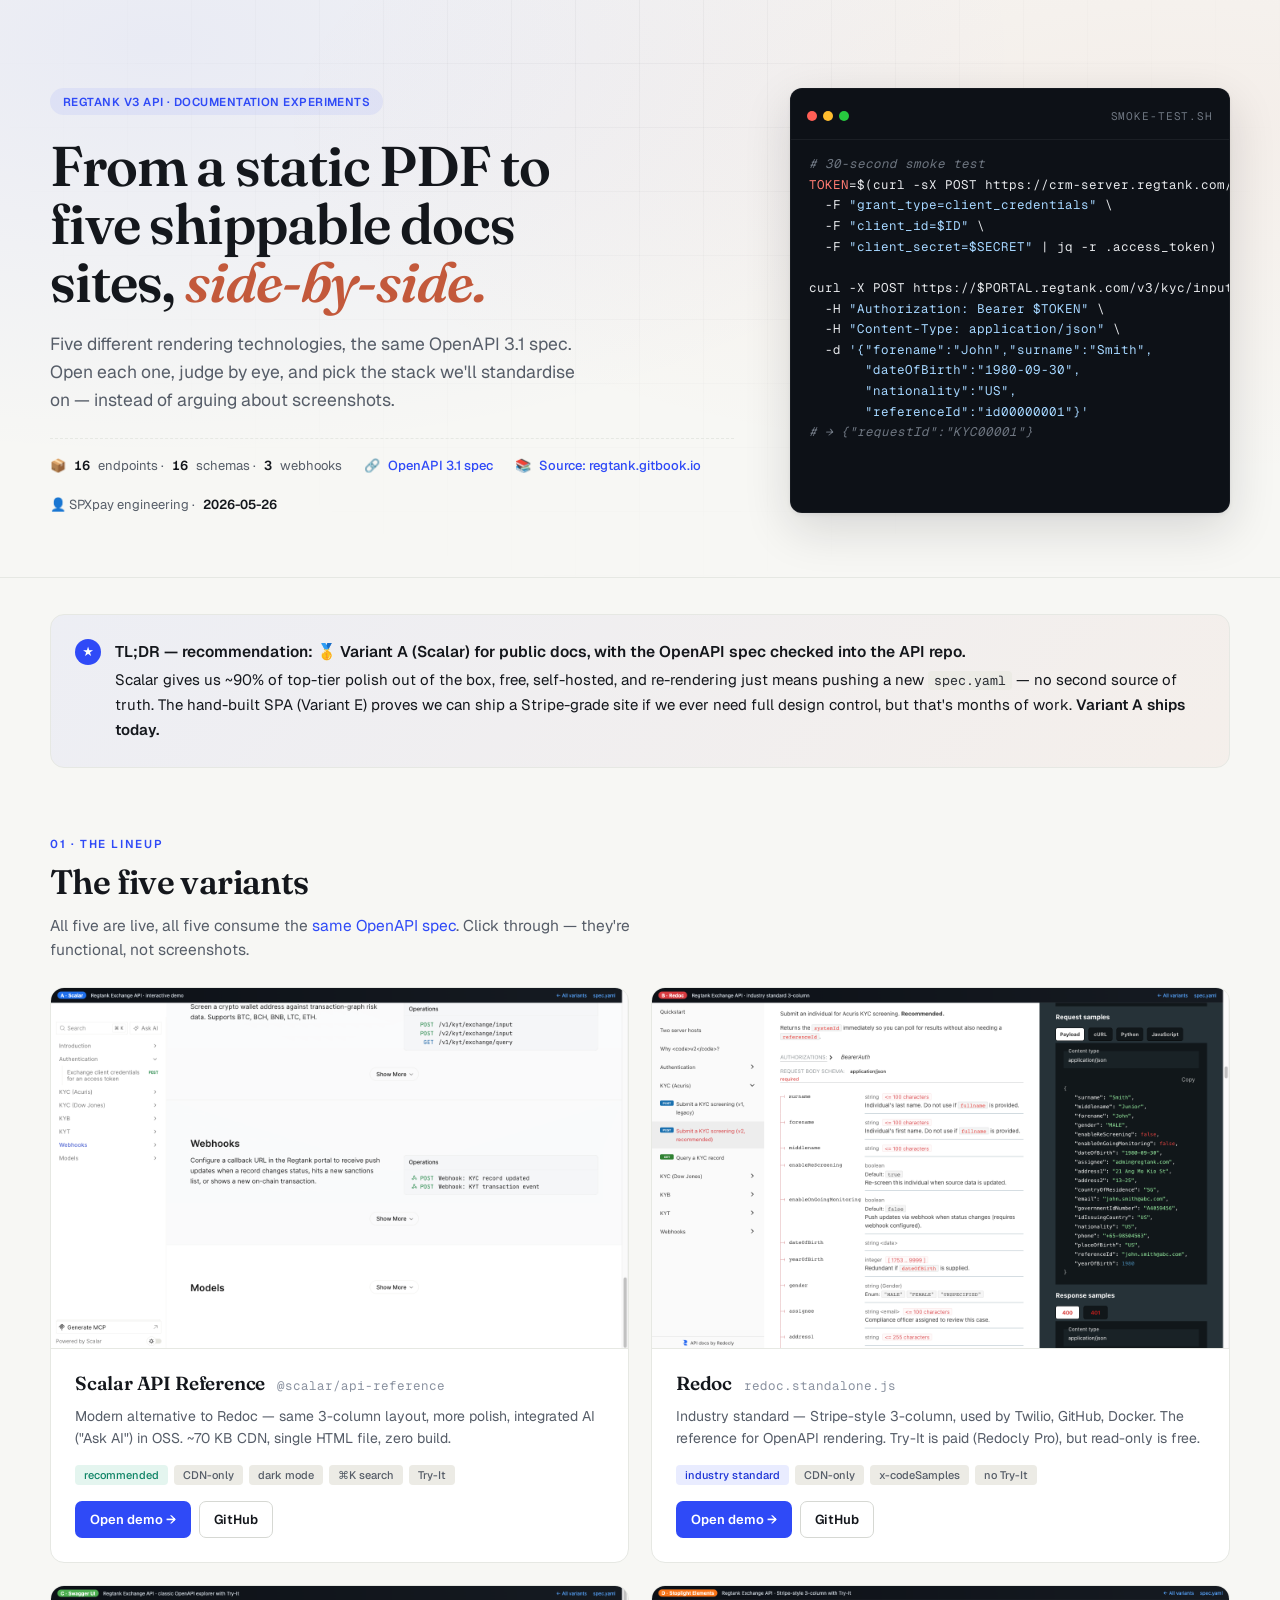
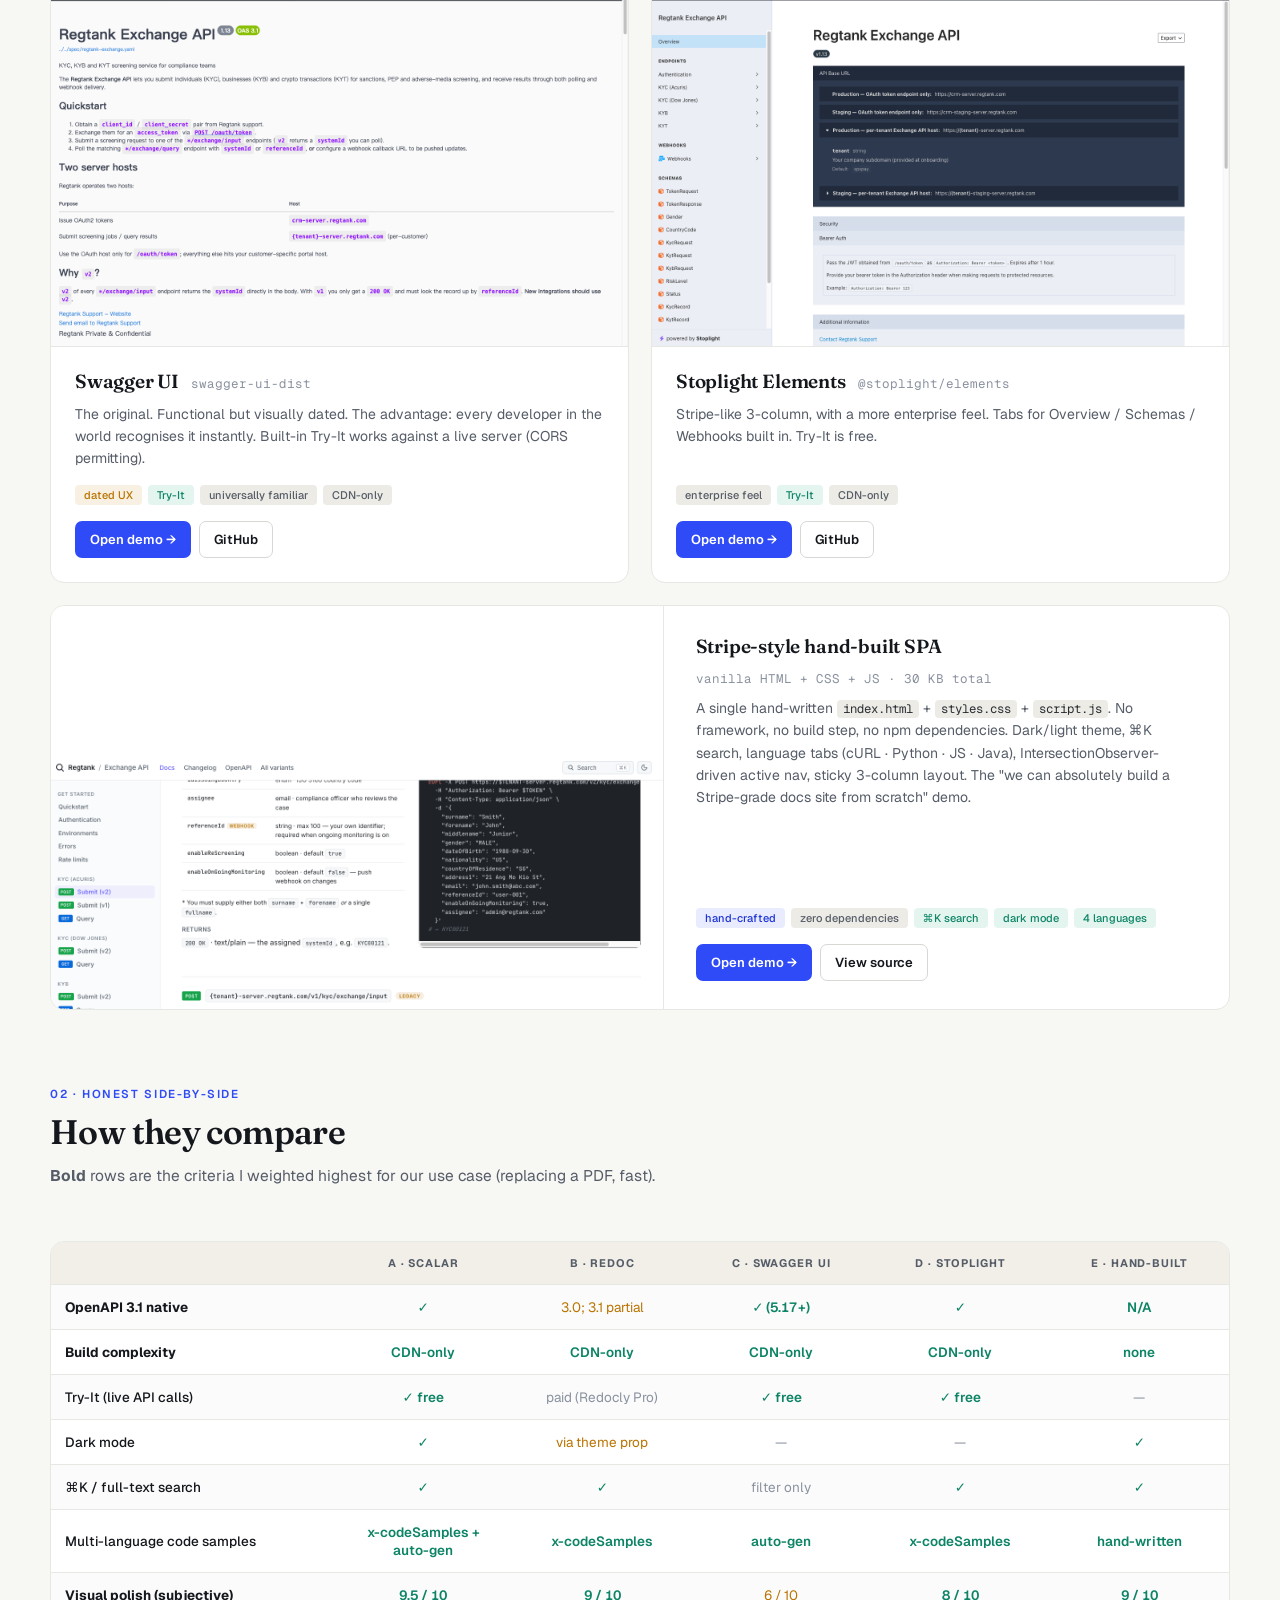
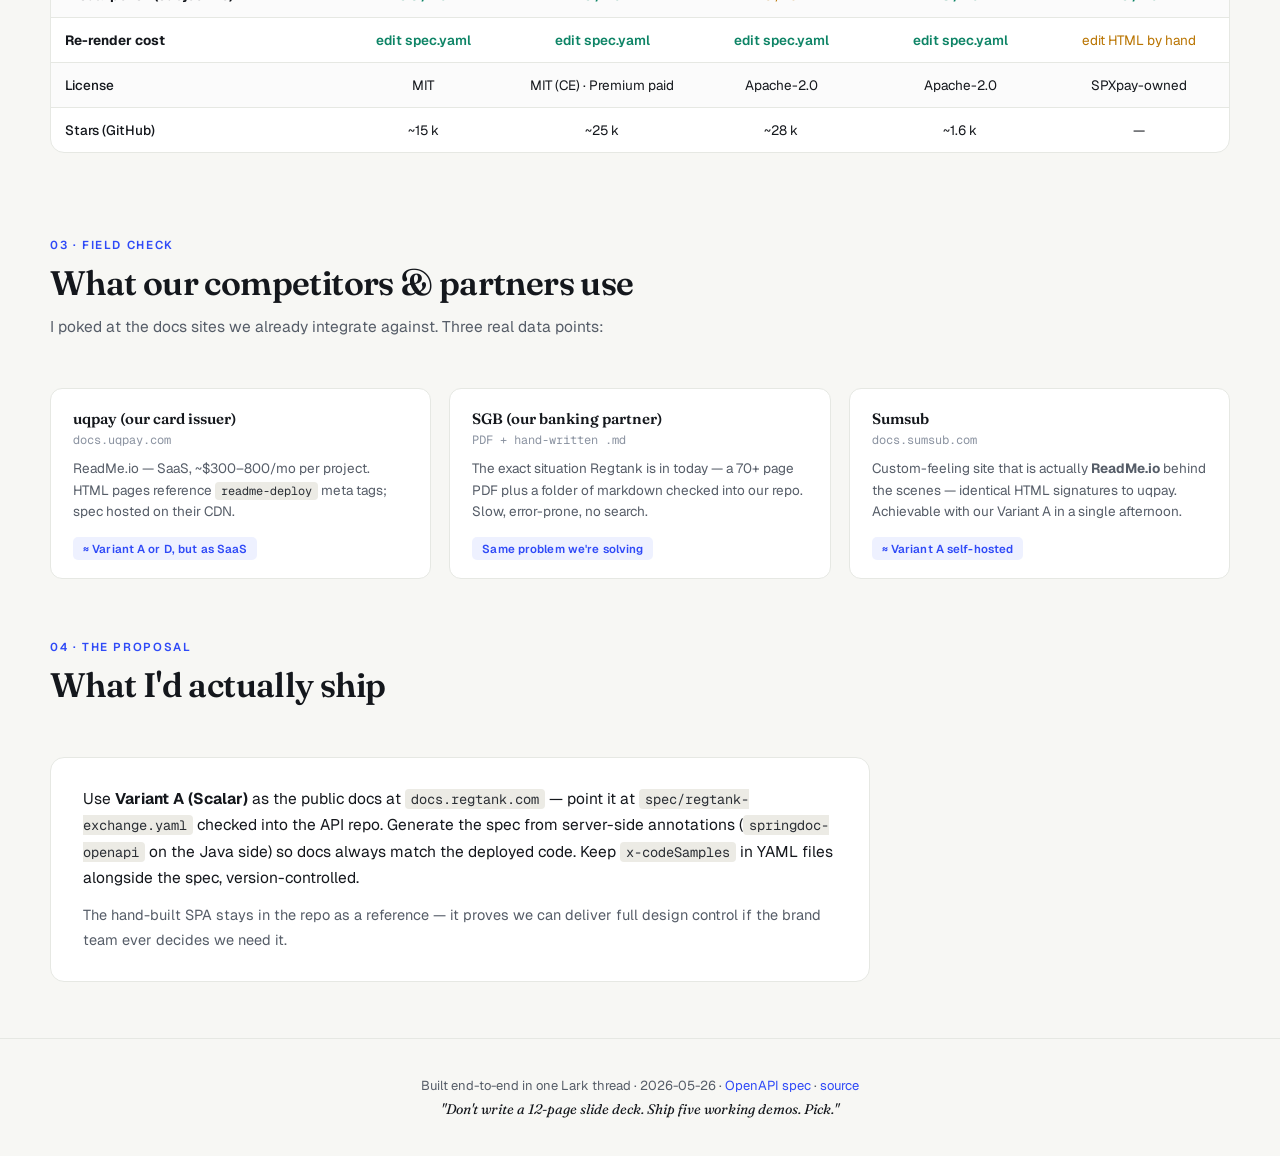
==== commit dc30a9cd: "feat(spec): mirror real Regtank v3 API from gitbook docs Replace placeholder Exchange API spec with " ====
--- a/index.html
+++ b/index.html
@@ -3,8 +3,8 @@
   <head>
     <meta charset="utf-8" />
     <meta name="viewport" content="width=device-width, initial-scale=1" />
-    <title>Regtank Exchange API · Documentation experiments</title>
-    <meta name="description" content="Five different ways to render the Regtank Exchange API documentation — Scalar, Redoc, Swagger UI, Stoplight Elements and a hand-built Stripe-style SPA. By SPXpay." />
+    <title>Regtank API · Documentation experiments</title>
+    <meta name="description" content="Five different ways to render the Regtank v3 API documentation — Scalar, Redoc, Swagger UI, Stoplight Elements and a hand-built Stripe-style SPA. Spec mirrored from regtank.gitbook.io. By SPXpay." />
     <link rel="icon" href="data:image/svg+xml,<svg xmlns=%22http://www.w3.org/2000/svg%22 viewBox=%220 0 100 100%22><text y=%22.9em%22 font-size=%2290%22>🔎</text></svg>" />
     <link rel="preconnect" href="https://fonts.googleapis.com">
     <link rel="preconnect" href="https://fonts.gstatic.com" crossorigin>
@@ -410,7 +410,7 @@
     <section class="hero">
       <div class="container hero-inner">
         <div class="hero-copy">
-          <span class="pill">Regtank Exchange API · documentation experiments</span>
+          <span class="pill">Regtank v3 API · documentation experiments</span>
           <h1>From a static PDF to five shippable docs sites, <em>side-by-side.</em></h1>
           <p class="lede">
             Five different rendering technologies, the same OpenAPI 3.1 spec.
@@ -418,8 +418,9 @@
             on — instead of arguing about screenshots.
           </p>
           <div class="meta">
-            <div>📦 <strong>13</strong> endpoints · <strong>15</strong> schemas · <strong>2</strong> webhooks</div>
+            <div>📦 <strong>16</strong> endpoints · <strong>16</strong> schemas · <strong>3</strong> webhooks</div>
             <div>🔗 <a href="spec/regtank-exchange.yaml" target="_blank">OpenAPI 3.1 spec</a></div>
+            <div>📚 <a href="https://regtank.gitbook.io/regtank-api-docs/reference/api-reference" target="_blank">Source: regtank.gitbook.io</a></div>
             <div>👤 SPXpay engineering · <strong>2026-05-26</strong></div>
           </div>
         </div>
@@ -430,17 +431,18 @@
           </div>
 <pre><span class="c"># 30-second smoke test</span>
 <span class="k">TOKEN</span>=$(curl -sX POST https://crm-server.regtank.com/oauth/token \
-  -d <span class="s">"grant_type=client_credentials"</span> \
-  -d <span class="s">"client_id=$ID"</span> \
-  -d <span class="s">"client_secret=$SECRET"</span> | jq -r .access_token)
-
-curl -X POST https://$TENANT-server.regtank.com \
-  /v2/kyc/exchange/input \
+  -F <span class="s">"grant_type=client_credentials"</span> \
+  -F <span class="s">"client_id=$ID"</span> \
+  -F <span class="s">"client_secret=$SECRET"</span> | jq -r .access_token)
+
+curl -X POST https://$PORTAL.regtank.com/v3/kyc/input \
   -H <span class="s">"Authorization: Bearer $TOKEN"</span> \
   -H <span class="s">"Content-Type: application/json"</span> \
-  -d <span class="s">'{"surname":"Smith","forename":"John",
-       "referenceId":"user-001"}'</span>
-<span class="c"># → KYC00121</span></pre>
+  -d <span class="s">'{"forename":"John","surname":"Smith",
+       "dateOfBirth":"1980-09-30",
+       "nationality":"US",
+       "referenceId":"id00000001"}'</span>
+<span class="c"># → {"requestId":"KYC00001"}</span></pre>
         </div>
       </div>
     </section>
